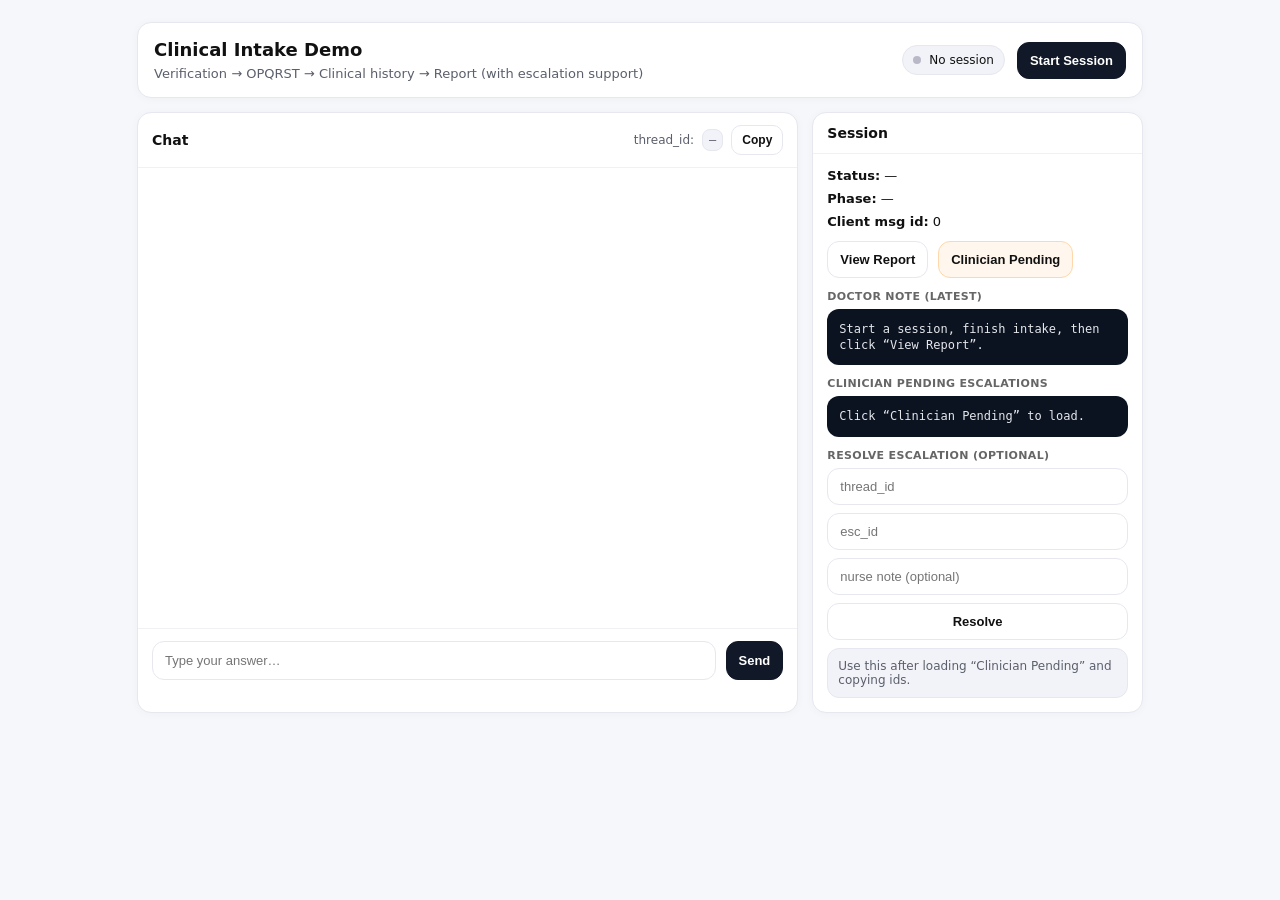
==== static/index.html @ 907310c2 "Files uploaded" ====
<!doctype html>
<html lang="en">
<head>
  <meta charset="utf-8" />
  <meta name="viewport" content="width=device-width, initial-scale=1" />
  <title>Clinical Intake Demo</title>

  <link rel="stylesheet" href="/static/styles.css" />
  <script defer src="/static/app.js"></script>
</head>

<body>
  <div class="wrap">

    <header class="topbar">
      <div class="title">
        <h1>Clinical Intake Demo</h1>
        <p>Verification → OPQRST → Clinical history → Report (with escalation support)</p>
      </div>

      <div class="controls">
        <span class="pill" title="Session status">
          <span id="dot" class="dot"></span>
          <span id="statusText">No session</span>
        </span>
        <button class="btn primary" id="startBtn">Start Session</button>
      </div>
    </header>

    <main class="grid">

      <!-- Chat -->
      <section class="card">
        <header class="card-header">
          <h2>Chat</h2>
          <div class="meta">
            <span>thread_id:</span>
            <code id="tid">—</code>
            <button class="btn small" id="copyTidBtn">Copy</button>
          </div>
        </header>

        <div id="chat" class="chat"></div>

        <form class="composer" id="composer">
          <input id="msg" placeholder="Type your answer…" autocomplete="off" />
          <button class="btn primary" type="submit">Send</button>
        </form>
      </section>

      <!-- Side panel -->
      <section class="card">
        <header class="card-header">
          <h2>Session</h2>
        </header>

        <div class="panel">
          <div class="kv">
            <div><b>Status:</b> <span id="sessStatus">—</span></div>
            <div><b>Phase:</b> <span id="phase">—</span></div>
            <div><b>Client msg id:</b> <span id="cmid">0</span></div>
          </div>

          <div class="actions">
            <button class="btn" id="viewReportBtn">View Report</button>
            <button class="btn warn" id="pendingBtn">Clinician Pending</button>
          </div>

          <div class="block">
            <div class="label">Doctor Note (latest)</div>
            <pre id="report">Start a session, finish intake, then click “View Report”.</pre>
          </div>

          <div class="block">
            <div class="label">Clinician pending escalations</div>
            <pre id="pending">Click “Clinician Pending” to load.</pre>
          </div>

          <!-- Optional resolve UI -->
          <div class="block">
            <div class="label">Resolve escalation (optional)</div>
            <div class="resolve">
              <input id="escThreadId" placeholder="thread_id" />
              <input id="escId" placeholder="esc_id" />
              <input id="escNote" placeholder="nurse note (optional)" />
              <button class="btn" id="resolveBtn">Resolve</button>
            </div>
            <div class="hint">Use this after loading “Clinician Pending” and copying ids.</div>
          </div>

        </div>
      </section>

    </main>
  </div>
</body>
</html>
---- static/styles.css ----
:root{
  --bg:#f6f7fb;
  --card:#ffffff;
  --border:#e6e7ef;
  --text:#111;
  --muted:#5b5f6b;
  --primary:#111827;
  --accent:#22c55e;
  --warnbg:#fff7ed;
  --warnbd:#fed7aa;
}

*{ box-sizing:border-box; }
body{
  margin:0;
  background:var(--bg);
  color:var(--text);
  font-family: ui-sans-serif, system-ui, -apple-system, Segoe UI, Roboto, Arial;
}

.wrap{
  max-width: 1050px;
  margin: 0 auto;
  padding: 22px;
}

.topbar{
  background:var(--card);
  border:1px solid var(--border);
  border-radius:14px;
  padding:16px;
  display:flex;
  align-items:center;
  justify-content:space-between;
  gap:12px;
  box-shadow: 0 1px 10px rgba(0,0,0,.03);
}

.title h1{ margin:0; font-size:18px; }
.title p{ margin:6px 0 0; font-size:13px; color:var(--muted); }

.controls{ display:flex; align-items:center; gap:12px; }

.pill{
  display:inline-flex;
  align-items:center;
  gap:8px;
  padding:7px 10px;
  border-radius:999px;
  background:#f2f3f8;
  border:1px solid var(--border);
  font-size:12px;
}

.dot{ width:8px; height:8px; border-radius:50%; background:#b8b8c7; }
.dot.on{ background:var(--accent); }

.grid{
  margin-top:14px;
  display:grid;
  grid-template-columns: 2fr 1fr;
  gap:14px;
}
@media (max-width: 900px){
  .grid{ grid-template-columns: 1fr; }
}

.card{
  background:var(--card);
  border:1px solid var(--border);
  border-radius:14px;
  overflow:hidden;
  display:flex;
  flex-direction:column;
  box-shadow: 0 1px 10px rgba(0,0,0,.03);
}

.card-header{
  padding:12px 14px;
  border-bottom:1px solid #f0f0f5;
  display:flex;
  align-items:center;
  justify-content:space-between;
  gap:10px;
}

.card-header h2{ margin:0; font-size:14px; }

.meta{
  display:flex;
  align-items:center;
  gap:8px;
  font-size:12px;
  color:var(--muted);
}

code{
  font-family: ui-monospace, SFMono-Regular, Menlo, Consolas, monospace;
  font-size:12px;
  background:#f2f3f8;
  border:1px solid var(--border);
  padding:3px 6px;
  border-radius:8px;
}

.chat{
  height: 460px;
  overflow:auto;
  padding:14px;
}

.msg{ display:flex; margin:10px 0; }
.msg.user{ justify-content:flex-end; }
.bubble{
  max-width: 78%;
  padding:10px 12px;
  border-radius:14px;
  border:1px solid #ececf3;
  background:#f7f7fb;
  font-size:13px;
  line-height:1.35;
  white-space: pre-wrap;
  word-break: break-word;
}
.msg.user .bubble{
  background:var(--primary);
  color:#fff;
  border-color:var(--primary);
}

.composer{
  display:flex;
  gap:10px;
  padding:12px 14px;
  border-top:1px solid #f0f0f5;
}
.composer input{
  flex:1;
  border:1px solid var(--border);
  border-radius:12px;
  padding:11px 12px;
  font-size:13px;
  outline:none;
}
.composer input:focus{
  border-color:#b9bce0;
  box-shadow: 0 0 0 3px rgba(99,102,241,.12);
}

.btn{
  appearance:none;
  border:1px solid var(--border);
  background:#fff;
  color:var(--text);
  border-radius:12px;
  padding:10px 12px;
  font-size:13px;
  font-weight:600;
  cursor:pointer;
}
.btn:hover{ background:#fafafe; }
.btn:active{ transform: translateY(1px); }
.btn.primary{
  background:var(--primary);
  color:#fff;
  border-color:var(--primary);
}
.btn.primary:hover{ background:#0b1220; }
.btn.warn{
  background:var(--warnbg);
  border-color:var(--warnbd);
}
.btn.small{
  padding:7px 10px;
  font-size:12px;
  border-radius:10px;
}

.panel{ padding:14px; font-size:13px; }
.kv{ display:grid; gap:8px; margin-bottom:12px; }
.actions{ display:flex; gap:10px; flex-wrap:wrap; margin:10px 0 12px; }

.block{ margin-top:12px; }
.label{
  font-size:11px;
  font-weight:800;
  color:#666;
  letter-spacing:.03em;
  text-transform:uppercase;
  margin-bottom:6px;
}
pre{
  margin:0;
  background:#0b1220;
  color:#e5e7eb;
  border-radius:12px;
  padding:12px;
  font-size:12px;
  line-height:1.35;
  white-space: pre-wrap;
  word-break: break-word;
  max-height: 260px;
  overflow:auto;
}

.resolve{
  display:grid;
  gap:8px;
}
.resolve input{
  border:1px solid var(--border);
  border-radius:12px;
  padding:10px 12px;
  font-size:13px;
}
.hint{
  margin-top:8px;
  font-size:12px;
  color:var(--muted);
  background:#f2f3f8;
  border:1px solid var(--border);
  border-radius:12px;
  padding:10px;
}
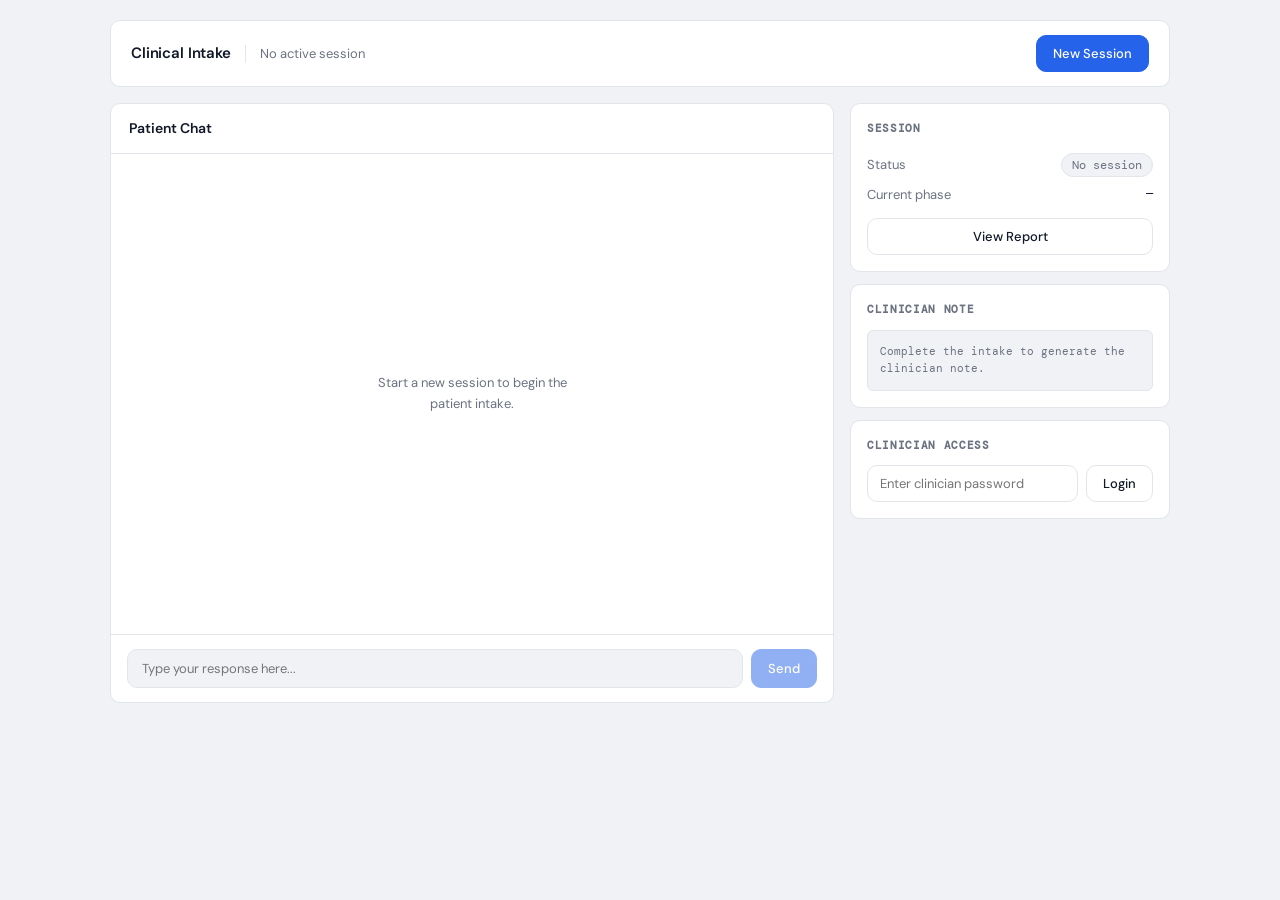
==== commit 3c377d47: "initial" ====
--- a/static/index.html
+++ b/static/index.html
@@ -3,95 +3,115 @@
 <head>
   <meta charset="utf-8" />
   <meta name="viewport" content="width=device-width, initial-scale=1" />
-  <title>Clinical Intake Demo</title>
-
+  <title>Clinical Intake</title>
+  <link rel="preconnect" href="https://fonts.googleapis.com">
+  <link href="https://fonts.googleapis.com/css2?family=DM+Sans:wght@400;500;600&family=DM+Mono:wght@400;500&display=swap" rel="stylesheet">
   <link rel="stylesheet" href="/static/styles.css" />
   <script defer src="/static/app.js"></script>
 </head>
 
 <body>
-  <div class="wrap">
+  <div class="layout">
 
-    <header class="topbar">
-      <div class="title">
-        <h1>Clinical Intake Demo</h1>
-        <p>Verification → OPQRST → Clinical history → Report (with escalation support)</p>
+    <header class="header">
+      <div class="header-left">
+        <span class="app-name">Clinical Intake</span>
+        <span class="divider"></span>
+        <span id="statusText" class="status-text">No active session</span>
       </div>
-
-      <div class="controls">
-        <span class="pill" title="Session status">
-          <span id="dot" class="dot"></span>
-          <span id="statusText">No session</span>
+      <div class="header-right">
+        <span id="sessionLabel" class="session-label hidden">
+          Session: <span id="tid">—</span>
+          <button class="copy-btn" id="copyTidBtn">Copy</button>
         </span>
-        <button class="btn primary" id="startBtn">Start Session</button>
+        <button class="btn primary" id="startBtn">New Session</button>
       </div>
     </header>
 
-    <main class="grid">
+    <div class="body">
 
-      <!-- Chat -->
-      <section class="card">
-        <header class="card-header">
-          <h2>Chat</h2>
-          <div class="meta">
-            <span>thread_id:</span>
-            <code id="tid">—</code>
-            <button class="btn small" id="copyTidBtn">Copy</button>
+      <!-- Left: Chat -->
+      <section class="panel chat-panel">
+        <div class="panel-header">
+          <h2>Patient Chat</h2>
+          <div id="phaseIndicator" class="phase-indicator hidden">
+            <span class="phase-label">Phase</span>
+            <span id="phase" class="phase-value">—</span>
           </div>
-        </header>
+        </div>
 
-        <div id="chat" class="chat"></div>
+        <div id="chat" class="chat">
+          <div class="chat-empty">
+            <p>Start a new session to begin the patient intake.</p>
+          </div>
+        </div>
+
+        <div id="typing" class="typing hidden">
+          <span></span><span></span><span></span>
+        </div>
 
         <form class="composer" id="composer">
-          <input id="msg" placeholder="Type your answer…" autocomplete="off" />
-          <button class="btn primary" type="submit">Send</button>
+          <input id="msg" placeholder="Type your response here..." autocomplete="off" disabled />
+          <button class="btn primary" id="sendBtn" type="submit" disabled>Send</button>
         </form>
       </section>
 
-      <!-- Side panel -->
-      <section class="card">
-        <header class="card-header">
-          <h2>Session</h2>
-        </header>
+      <!-- Right: Info panels -->
+      <aside class="sidebar">
 
-        <div class="panel">
-          <div class="kv">
-            <div><b>Status:</b> <span id="sessStatus">—</span></div>
-            <div><b>Phase:</b> <span id="phase">—</span></div>
-            <div><b>Client msg id:</b> <span id="cmid">0</span></div>
+        <!-- Session status -->
+        <div class="card" id="sessionCard">
+          <div class="card-title">Session</div>
+          <div class="info-row">
+            <span class="info-label">Status</span>
+            <span id="sessStatus" class="status-badge">No session</span>
+          </div>
+          <div class="info-row">
+            <span class="info-label">Current phase</span>
+            <span id="sidePhase" class="info-value">—</span>
+          </div>
+          <button class="btn full" id="viewReportBtn">View Report</button>
+        </div>
+
+        <!-- Clinician note -->
+        <div class="card">
+          <div class="card-title">Clinician Note</div>
+          <div id="report" class="report-box">Complete the intake to generate the clinician note.</div>
+        </div>
+
+        <!-- Clinician access -->
+        <div class="card">
+          <div class="card-title">Clinician Access</div>
+
+          <div id="clinician-login">
+            <div class="input-row">
+              <input id="clinicianPwd" type="password" placeholder="Enter clinician password" />
+              <button class="btn" id="loginBtn">Login</button>
+            </div>
           </div>
 
-          <div class="actions">
-            <button class="btn" id="viewReportBtn">View Report</button>
-            <button class="btn warn" id="pendingBtn">Clinician Pending</button>
+          <div id="clinician-tools" class="hidden">
+            <div class="auth-badge">Authenticated as clinician</div>
+
+            <button class="btn full" id="pendingBtn">View Pending Escalations</button>
+
+            <div id="escalations-list" class="escalations hidden"></div>
+
+            <div id="resolve-form" class="resolve-form hidden">
+              <div class="form-label">Resolve Escalation</div>
+              <input id="escThreadId" placeholder="Thread ID" />
+              <input id="escId" placeholder="Escalation ID" />
+              <input id="escNote" placeholder="Nurse note (optional)" />
+              <button class="btn primary" id="resolveBtn">Resolve</button>
+            </div>
           </div>
+        </div>
 
-          <div class="block">
-            <div class="label">Doctor Note (latest)</div>
-            <pre id="report">Start a session, finish intake, then click “View Report”.</pre>
-          </div>
+      </aside>
+    </div>
 
-          <div class="block">
-            <div class="label">Clinician pending escalations</div>
-            <pre id="pending">Click “Clinician Pending” to load.</pre>
-          </div>
+    <div id="toast" class="toast hidden"></div>
 
-          <!-- Optional resolve UI -->
-          <div class="block">
-            <div class="label">Resolve escalation (optional)</div>
-            <div class="resolve">
-              <input id="escThreadId" placeholder="thread_id" />
-              <input id="escId" placeholder="esc_id" />
-              <input id="escNote" placeholder="nurse note (optional)" />
-              <button class="btn" id="resolveBtn">Resolve</button>
-            </div>
-            <div class="hint">Use this after loading “Clinician Pending” and copying ids.</div>
-          </div>
-
-        </div>
-      </section>
-
-    </main>
   </div>
 </body>
 </html>
--- a/static/styles.css
+++ b/static/styles.css
@@ -1,224 +1,591 @@
-:root{
-  --bg:#f6f7fb;
-  --card:#ffffff;
-  --border:#e6e7ef;
-  --text:#111;
-  --muted:#5b5f6b;
-  --primary:#111827;
-  --accent:#22c55e;
-  --warnbg:#fff7ed;
-  --warnbd:#fed7aa;
-}
-
-*{ box-sizing:border-box; }
-body{
-  margin:0;
-  background:var(--bg);
-  color:var(--text);
-  font-family: ui-sans-serif, system-ui, -apple-system, Segoe UI, Roboto, Arial;
-}
-
-.wrap{
-  max-width: 1050px;
+:root {
+  --bg: #f0f2f5;
+  --surface: #ffffff;
+  --border: #e2e5ea;
+  --text: #111827;
+  --muted: #6b7280;
+  --accent: #2563eb;
+  --accent-hover: #1d4ed8;
+  --danger-bg: #fef2f2;
+  --danger-border: #fecaca;
+  --danger-text: #b91c1c;
+  --success-bg: #f0fdf4;
+  --success-border: #bbf7d0;
+  --success-text: #15803d;
+  --warn-bg: #fffbeb;
+  --warn-border: #fde68a;
+  --warn-text: #92400e;
+  --font: 'DM Sans', ui-sans-serif, system-ui, sans-serif;
+  --mono: 'DM Mono', ui-monospace, monospace;
+  --radius: 10px;
+  --radius-sm: 6px;
+}
+
+* {
+  box-sizing: border-box;
+  margin: 0;
+  padding: 0;
+}
+
+body {
+  background: var(--bg);
+  color: var(--text);
+  font-family: var(--font);
+  font-size: 14px;
+  line-height: 1.5;
+  min-height: 100vh;
+}
+
+/* Layout */
+.layout {
+  max-width: 1100px;
   margin: 0 auto;
-  padding: 22px;
-}
-
-.topbar{
-  background:var(--card);
-  border:1px solid var(--border);
-  border-radius:14px;
-  padding:16px;
-  display:flex;
-  align-items:center;
-  justify-content:space-between;
-  gap:12px;
-  box-shadow: 0 1px 10px rgba(0,0,0,.03);
-}
-
-.title h1{ margin:0; font-size:18px; }
-.title p{ margin:6px 0 0; font-size:13px; color:var(--muted); }
-
-.controls{ display:flex; align-items:center; gap:12px; }
-
-.pill{
-  display:inline-flex;
-  align-items:center;
-  gap:8px;
-  padding:7px 10px;
-  border-radius:999px;
-  background:#f2f3f8;
-  border:1px solid var(--border);
-  font-size:12px;
-}
-
-.dot{ width:8px; height:8px; border-radius:50%; background:#b8b8c7; }
-.dot.on{ background:var(--accent); }
-
-.grid{
-  margin-top:14px;
-  display:grid;
-  grid-template-columns: 2fr 1fr;
-  gap:14px;
-}
-@media (max-width: 900px){
-  .grid{ grid-template-columns: 1fr; }
-}
-
-.card{
-  background:var(--card);
-  border:1px solid var(--border);
-  border-radius:14px;
-  overflow:hidden;
-  display:flex;
-  flex-direction:column;
-  box-shadow: 0 1px 10px rgba(0,0,0,.03);
-}
-
-.card-header{
-  padding:12px 14px;
-  border-bottom:1px solid #f0f0f5;
-  display:flex;
-  align-items:center;
-  justify-content:space-between;
-  gap:10px;
-}
-
-.card-header h2{ margin:0; font-size:14px; }
-
-.meta{
-  display:flex;
-  align-items:center;
-  gap:8px;
-  font-size:12px;
-  color:var(--muted);
-}
-
-code{
-  font-family: ui-monospace, SFMono-Regular, Menlo, Consolas, monospace;
-  font-size:12px;
-  background:#f2f3f8;
-  border:1px solid var(--border);
-  padding:3px 6px;
-  border-radius:8px;
-}
-
-.chat{
-  height: 460px;
-  overflow:auto;
-  padding:14px;
-}
-
-.msg{ display:flex; margin:10px 0; }
-.msg.user{ justify-content:flex-end; }
-.bubble{
-  max-width: 78%;
-  padding:10px 12px;
-  border-radius:14px;
-  border:1px solid #ececf3;
-  background:#f7f7fb;
-  font-size:13px;
-  line-height:1.35;
+  padding: 20px;
+  display: flex;
+  flex-direction: column;
+  gap: 16px;
+}
+
+/* Header */
+.header {
+  background: var(--surface);
+  border: 1px solid var(--border);
+  border-radius: var(--radius);
+  padding: 14px 20px;
+  display: flex;
+  align-items: center;
+  justify-content: space-between;
+  gap: 16px;
+}
+
+.header-left {
+  display: flex;
+  align-items: center;
+  gap: 14px;
+}
+
+.app-name {
+  font-weight: 600;
+  font-size: 15px;
+  letter-spacing: -0.01em;
+}
+
+.divider {
+  width: 1px;
+  height: 18px;
+  background: var(--border);
+}
+
+.status-text {
+  font-size: 13px;
+  color: var(--muted);
+}
+
+.status-text.active {
+  color: #15803d;
+}
+
+.status-text.escalated {
+  color: var(--danger-text);
+  font-weight: 500;
+}
+
+.header-right {
+  display: flex;
+  align-items: center;
+  gap: 12px;
+}
+
+.session-label {
+  font-size: 12px;
+  color: var(--muted);
+  font-family: var(--mono);
+  display: flex;
+  align-items: center;
+  gap: 6px;
+}
+
+.copy-btn {
+  background: none;
+  border: 1px solid var(--border);
+  border-radius: var(--radius-sm);
+  padding: 2px 8px;
+  font-size: 11px;
+  font-family: var(--font);
+  color: var(--muted);
+  cursor: pointer;
+}
+
+.copy-btn:hover {
+  background: var(--bg);
+  color: var(--text);
+}
+
+/* Body */
+.body {
+  display: grid;
+  grid-template-columns: 1fr 320px;
+  gap: 16px;
+  align-items: start;
+}
+
+@media (max-width: 800px) {
+  .body {
+    grid-template-columns: 1fr;
+  }
+}
+
+/* Panel */
+.panel {
+  background: var(--surface);
+  border: 1px solid var(--border);
+  border-radius: var(--radius);
+  display: flex;
+  flex-direction: column;
+  overflow: hidden;
+}
+
+.panel-header {
+  padding: 14px 18px;
+  border-bottom: 1px solid var(--border);
+  display: flex;
+  align-items: center;
+  justify-content: space-between;
+}
+
+.panel-header h2 {
+  font-size: 14px;
+  font-weight: 600;
+}
+
+.phase-indicator {
+  display: flex;
+  align-items: center;
+  gap: 8px;
+  font-size: 12px;
+}
+
+.phase-label {
+  color: var(--muted);
+}
+
+.phase-value {
+  font-family: var(--mono);
+  font-size: 11px;
+  background: var(--bg);
+  border: 1px solid var(--border);
+  border-radius: var(--radius-sm);
+  padding: 2px 8px;
+  color: var(--text);
+}
+
+/* Chat */
+.chat {
+  height: 480px;
+  overflow-y: auto;
+  padding: 18px;
+  display: flex;
+  flex-direction: column;
+  gap: 10px;
+  scroll-behavior: smooth;
+}
+
+.chat-empty {
+  flex: 1;
+  display: flex;
+  align-items: center;
+  justify-content: center;
+  text-align: center;
+}
+
+.chat-empty p {
+  color: var(--muted);
+  font-size: 13px;
+  max-width: 220px;
+  line-height: 1.6;
+}
+
+.msg {
+  display: flex;
+  animation: fadeIn 0.15s ease;
+}
+
+.msg.user {
+  justify-content: flex-end;
+}
+
+@keyframes fadeIn {
+  from { opacity: 0; transform: translateY(4px); }
+  to   { opacity: 1; transform: translateY(0); }
+}
+
+.bubble {
+  max-width: 75%;
+  padding: 10px 14px;
+  border-radius: 12px;
+  font-size: 13px;
+  line-height: 1.5;
   white-space: pre-wrap;
   word-break: break-word;
-}
-.msg.user .bubble{
-  background:var(--primary);
-  color:#fff;
-  border-color:var(--primary);
-}
-
-.composer{
-  display:flex;
-  gap:10px;
-  padding:12px 14px;
-  border-top:1px solid #f0f0f5;
-}
-.composer input{
-  flex:1;
-  border:1px solid var(--border);
-  border-radius:12px;
-  padding:11px 12px;
-  font-size:13px;
-  outline:none;
-}
-.composer input:focus{
-  border-color:#b9bce0;
-  box-shadow: 0 0 0 3px rgba(99,102,241,.12);
-}
-
-.btn{
-  appearance:none;
-  border:1px solid var(--border);
-  background:#fff;
-  color:var(--text);
-  border-radius:12px;
-  padding:10px 12px;
-  font-size:13px;
-  font-weight:600;
-  cursor:pointer;
-}
-.btn:hover{ background:#fafafe; }
-.btn:active{ transform: translateY(1px); }
-.btn.primary{
-  background:var(--primary);
-  color:#fff;
-  border-color:var(--primary);
-}
-.btn.primary:hover{ background:#0b1220; }
-.btn.warn{
-  background:var(--warnbg);
-  border-color:var(--warnbd);
-}
-.btn.small{
-  padding:7px 10px;
-  font-size:12px;
-  border-radius:10px;
-}
-
-.panel{ padding:14px; font-size:13px; }
-.kv{ display:grid; gap:8px; margin-bottom:12px; }
-.actions{ display:flex; gap:10px; flex-wrap:wrap; margin:10px 0 12px; }
-
-.block{ margin-top:12px; }
-.label{
-  font-size:11px;
-  font-weight:800;
-  color:#666;
-  letter-spacing:.03em;
-  text-transform:uppercase;
-  margin-bottom:6px;
-}
-pre{
-  margin:0;
-  background:#0b1220;
-  color:#e5e7eb;
-  border-radius:12px;
-  padding:12px;
-  font-size:12px;
-  line-height:1.35;
+  border: 1px solid var(--border);
+  background: var(--bg);
+  color: var(--text);
+}
+
+.msg.user .bubble {
+  background: var(--accent);
+  color: #fff;
+  border-color: var(--accent);
+}
+
+.msg.emergency .bubble {
+  background: var(--danger-bg);
+  border-color: var(--danger-border);
+  color: var(--danger-text);
+  font-weight: 500;
+}
+
+/* Typing */
+.typing {
+  padding: 4px 18px 12px;
+  display: flex;
+  gap: 4px;
+  align-items: center;
+}
+
+.typing span {
+  width: 6px;
+  height: 6px;
+  border-radius: 50%;
+  background: #c4c6d4;
+  animation: pulse 1.2s infinite;
+}
+
+.typing span:nth-child(2) { animation-delay: 0.2s; }
+.typing span:nth-child(3) { animation-delay: 0.4s; }
+
+@keyframes pulse {
+  0%, 80%, 100% { opacity: 0.3; transform: scale(0.9); }
+  40%           { opacity: 1;   transform: scale(1.1); }
+}
+
+/* Composer */
+.composer {
+  display: flex;
+  gap: 8px;
+  padding: 14px 16px;
+  border-top: 1px solid var(--border);
+}
+
+.composer input {
+  flex: 1;
+  border: 1px solid var(--border);
+  border-radius: var(--radius);
+  padding: 10px 14px;
+  font-size: 13px;
+  font-family: var(--font);
+  color: var(--text);
+  background: var(--surface);
+  outline: none;
+  transition: border-color 0.15s, box-shadow 0.15s;
+}
+
+.composer input:focus {
+  border-color: var(--accent);
+  box-shadow: 0 0 0 3px rgba(37, 99, 235, 0.08);
+}
+
+.composer input:disabled {
+  background: var(--bg);
+  color: var(--muted);
+  cursor: not-allowed;
+}
+
+/* Buttons */
+.btn {
+  appearance: none;
+  border: 1px solid var(--border);
+  background: var(--surface);
+  color: var(--text);
+  border-radius: var(--radius);
+  padding: 9px 16px;
+  font-size: 13px;
+  font-weight: 500;
+  font-family: var(--font);
+  cursor: pointer;
+  transition: background 0.12s, border-color 0.12s;
+  white-space: nowrap;
+}
+
+.btn:hover:not(:disabled) {
+  background: var(--bg);
+}
+
+.btn:disabled {
+  opacity: 0.5;
+  cursor: not-allowed;
+}
+
+.btn.primary {
+  background: var(--accent);
+  color: #fff;
+  border-color: var(--accent);
+}
+
+.btn.primary:hover:not(:disabled) {
+  background: var(--accent-hover);
+  border-color: var(--accent-hover);
+}
+
+.btn.full {
+  width: 100%;
+  margin-top: 10px;
+  text-align: center;
+}
+
+/* Sidebar */
+.sidebar {
+  display: flex;
+  flex-direction: column;
+  gap: 12px;
+}
+
+/* Card */
+.card {
+  background: var(--surface);
+  border: 1px solid var(--border);
+  border-radius: var(--radius);
+  padding: 16px;
+}
+
+.card-title {
+  font-size: 11px;
+  font-weight: 600;
+  text-transform: uppercase;
+  letter-spacing: 0.06em;
+  color: var(--muted);
+  margin-bottom: 12px;
+  font-family: var(--mono);
+}
+
+/* Info rows */
+.info-row {
+  display: flex;
+  justify-content: space-between;
+  align-items: center;
+  font-size: 13px;
+  padding: 4px 0;
+}
+
+.info-label {
+  color: var(--muted);
+}
+
+.info-value {
+  font-family: var(--mono);
+  font-size: 12px;
+  color: var(--text);
+}
+
+/* Status badge */
+.status-badge {
+  font-size: 12px;
+  font-family: var(--mono);
+  padding: 2px 10px;
+  border-radius: 999px;
+  background: var(--bg);
+  border: 1px solid var(--border);
+  color: var(--muted);
+}
+
+.status-badge.active {
+  background: var(--success-bg);
+  border-color: var(--success-border);
+  color: var(--success-text);
+}
+
+.status-badge.escalated,
+.status-badge.error {
+  background: var(--danger-bg);
+  border-color: var(--danger-border);
+  color: var(--danger-text);
+}
+
+.status-badge.done {
+  background: #eff6ff;
+  border-color: #bfdbfe;
+  color: #1d4ed8;
+}
+
+/* Report box */
+.report-box {
+  background: var(--bg);
+  border: 1px solid var(--border);
+  border-radius: var(--radius-sm);
+  padding: 12px;
+  font-family: var(--mono);
+  font-size: 11px;
+  line-height: 1.6;
+  color: var(--muted);
   white-space: pre-wrap;
   word-break: break-word;
-  max-height: 260px;
-  overflow:auto;
-}
-
-.resolve{
-  display:grid;
-  gap:8px;
-}
-.resolve input{
-  border:1px solid var(--border);
-  border-radius:12px;
-  padding:10px 12px;
-  font-size:13px;
-}
-.hint{
-  margin-top:8px;
-  font-size:12px;
-  color:var(--muted);
-  background:#f2f3f8;
-  border:1px solid var(--border);
-  border-radius:12px;
-  padding:10px;
-}
+  max-height: 220px;
+  overflow-y: auto;
+}
+
+.report-box.has-content {
+  color: var(--text);
+}
+
+/* Clinician section */
+.input-row {
+  display: flex;
+  gap: 8px;
+}
+
+.input-row input {
+  flex: 1;
+  border: 1px solid var(--border);
+  border-radius: var(--radius);
+  padding: 9px 12px;
+  font-size: 13px;
+  font-family: var(--font);
+  color: var(--text);
+  outline: none;
+  transition: border-color 0.15s;
+}
+
+.input-row input:focus {
+  border-color: var(--accent);
+}
+
+.auth-badge {
+  font-size: 12px;
+  color: var(--success-text);
+  background: var(--success-bg);
+  border: 1px solid var(--success-border);
+  border-radius: var(--radius-sm);
+  padding: 6px 10px;
+  margin-bottom: 10px;
+  text-align: center;
+}
+
+/* Escalations list */
+.escalations {
+  margin-top: 10px;
+  display: flex;
+  flex-direction: column;
+  gap: 8px;
+  max-height: 200px;
+  overflow-y: auto;
+}
+
+.esc-item {
+  background: var(--bg);
+  border: 1px solid var(--border);
+  border-radius: var(--radius-sm);
+  padding: 10px 12px;
+  font-size: 12px;
+  cursor: pointer;
+  transition: border-color 0.12s;
+}
+
+.esc-item:hover {
+  border-color: var(--accent);
+}
+
+.esc-item.emergency {
+  border-left: 3px solid var(--danger-text);
+}
+
+.esc-item.identity_review {
+  border-left: 3px solid var(--warn-text);
+}
+
+.esc-kind {
+  font-weight: 600;
+  font-family: var(--mono);
+  font-size: 11px;
+  text-transform: uppercase;
+  margin-bottom: 3px;
+}
+
+.esc-item.emergency .esc-kind { color: var(--danger-text); }
+.esc-item.identity_review .esc-kind { color: var(--warn-text); }
+
+.esc-meta {
+  color: var(--muted);
+  font-family: var(--mono);
+  font-size: 11px;
+}
+
+/* Resolve form */
+.resolve-form {
+  margin-top: 12px;
+  display: flex;
+  flex-direction: column;
+  gap: 8px;
+  padding-top: 12px;
+  border-top: 1px solid var(--border);
+}
+
+.form-label {
+  font-size: 11px;
+  font-weight: 600;
+  text-transform: uppercase;
+  letter-spacing: 0.05em;
+  color: var(--muted);
+  font-family: var(--mono);
+}
+
+.resolve-form input {
+  border: 1px solid var(--border);
+  border-radius: var(--radius);
+  padding: 8px 12px;
+  font-size: 12px;
+  font-family: var(--font);
+  color: var(--text);
+  outline: none;
+  transition: border-color 0.15s;
+}
+
+.resolve-form input:focus {
+  border-color: var(--accent);
+}
+
+/* Toast */
+.toast {
+  position: fixed;
+  bottom: 24px;
+  left: 50%;
+  transform: translateX(-50%);
+  padding: 10px 20px;
+  border-radius: var(--radius);
+  font-size: 13px;
+  font-weight: 500;
+  border: 1px solid transparent;
+  animation: fadeIn 0.2s ease;
+  z-index: 100;
+  white-space: nowrap;
+}
+
+.toast.success {
+  background: var(--success-bg);
+  border-color: var(--success-border);
+  color: var(--success-text);
+}
+
+.toast.error {
+  background: var(--danger-bg);
+  border-color: var(--danger-border);
+  color: var(--danger-text);
+}
+
+.toast.info {
+  background: #f1f5f9;
+  border-color: #cbd5e1;
+  color: #334155;
+}
+
+/* Utilities */
+.hidden { display: none !important; }
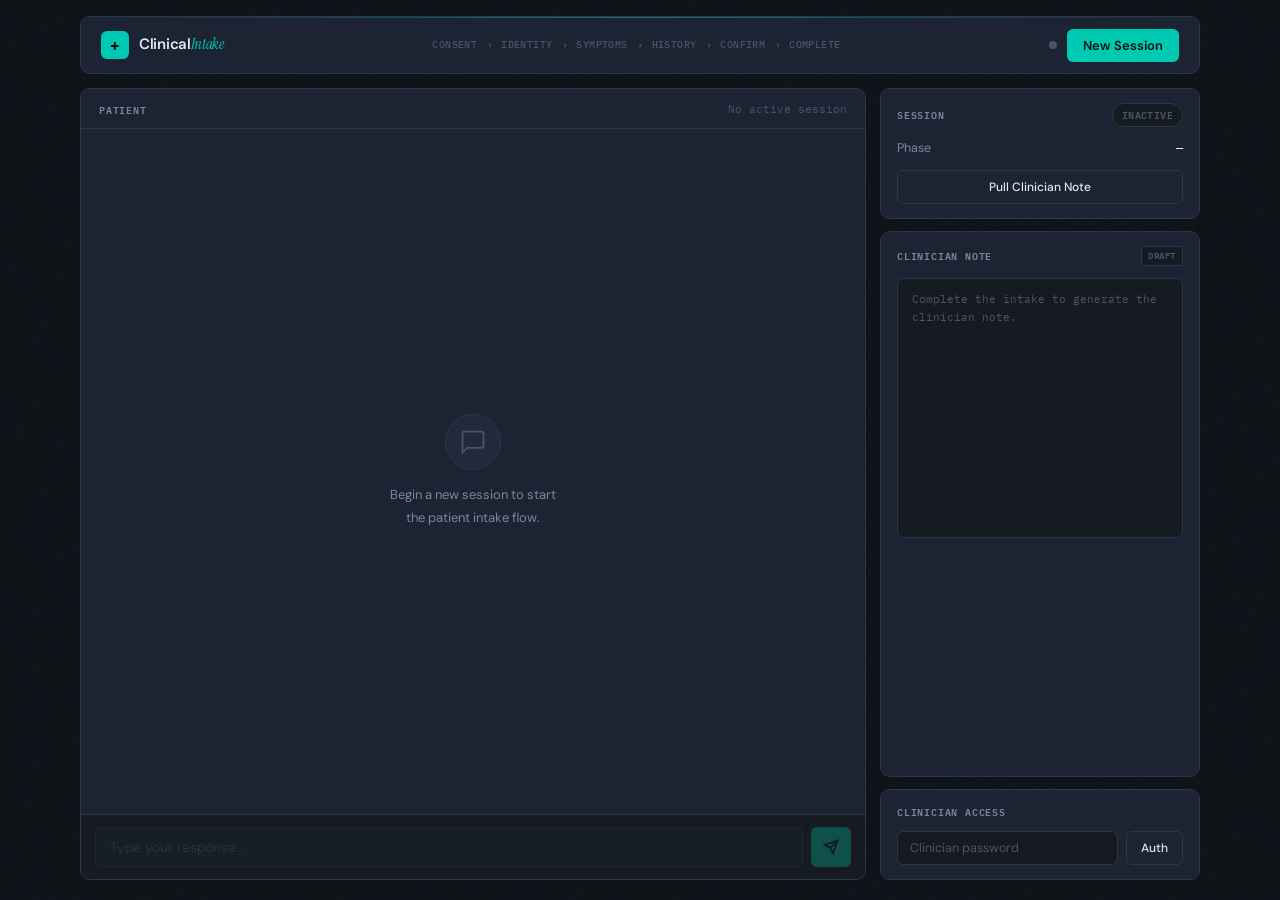
==== commit ea2b540a: "updated chnages" ====
--- a/static/index.html
+++ b/static/index.html
@@ -5,113 +5,125 @@
   <meta name="viewport" content="width=device-width, initial-scale=1" />
   <title>Clinical Intake</title>
   <link rel="preconnect" href="https://fonts.googleapis.com">
-  <link href="https://fonts.googleapis.com/css2?family=DM+Sans:wght@400;500;600&family=DM+Mono:wght@400;500&display=swap" rel="stylesheet">
+  <link href="https://fonts.googleapis.com/css2?family=IBM+Plex+Mono:wght@400;500;600&family=Instrument+Serif:ital@0;1&family=DM+Sans:wght@400;500;600&display=swap" rel="stylesheet">
   <link rel="stylesheet" href="/static/styles.css" />
   <script defer src="/static/app.js"></script>
 </head>
-
 <body>
   <div class="layout">
 
     <header class="header">
-      <div class="header-left">
-        <span class="app-name">Clinical Intake</span>
-        <span class="divider"></span>
-        <span id="statusText" class="status-text">No active session</span>
+      <div class="header-brand">
+        <div class="brand-mark">+</div>
+        <span class="brand-name">Clinical<em>Intake</em></span>
       </div>
-      <div class="header-right">
-        <span id="sessionLabel" class="session-label hidden">
-          Session: <span id="tid">—</span>
-          <button class="copy-btn" id="copyTidBtn">Copy</button>
+
+      <nav class="phase-track" id="phaseTrack">
+        <div class="phase-step" data-phase="consent">Consent</div>
+        <div class="phase-step" data-phase="identity">Identity</div>
+        <div class="phase-step" data-phase="subjective">Symptoms</div>
+        <div class="phase-step" data-phase="clinical_history">History</div>
+        <div class="phase-step" data-phase="confirm">Confirm</div>
+        <div class="phase-step" data-phase="done">Complete</div>
+      </nav>
+
+      <div class="header-actions">
+        <span id="sessionLabel" class="session-id hidden">
+          <span id="tid">—</span>
+          <button class="icon-btn" id="copyTidBtn" title="Copy session ID">
+            <svg width="13" height="13" viewBox="0 0 24 24" fill="none" stroke="currentColor" stroke-width="2"><rect x="9" y="9" width="13" height="13" rx="2"/><path d="M5 15H4a2 2 0 0 1-2-2V4a2 2 0 0 1 2-2h9a2 2 0 0 1 2 2v1"/></svg>
+          </button>
         </span>
-        <button class="btn primary" id="startBtn">New Session</button>
+        <div id="statusDot" class="status-dot" title="No session"></div>
+        <button class="btn-primary" id="startBtn">New Session</button>
       </div>
     </header>
 
     <div class="body">
 
-      <!-- Left: Chat -->
-      <section class="panel chat-panel">
-        <div class="panel-header">
-          <h2>Patient Chat</h2>
-          <div id="phaseIndicator" class="phase-indicator hidden">
-            <span class="phase-label">Phase</span>
-            <span id="phase" class="phase-value">—</span>
-          </div>
+      <section class="chat-panel">
+        <div class="chat-meta">
+          <span class="chat-label">Patient</span>
+          <span id="statusText" class="status-text">No active session</span>
         </div>
 
         <div id="chat" class="chat">
           <div class="chat-empty">
-            <p>Start a new session to begin the patient intake.</p>
+            <div class="empty-icon">
+              <svg width="28" height="28" viewBox="0 0 24 24" fill="none" stroke="currentColor" stroke-width="1.5"><path d="M21 15a2 2 0 0 1-2 2H7l-4 4V5a2 2 0 0 1 2-2h14a2 2 0 0 1 2 2z"/></svg>
+            </div>
+            <p>Begin a new session to start<br>the patient intake flow.</p>
           </div>
         </div>
 
         <div id="typing" class="typing hidden">
           <span></span><span></span><span></span>
+          <span class="typing-label">Processing</span>
         </div>
 
-        <form class="composer" id="composer">
-          <input id="msg" placeholder="Type your response here..." autocomplete="off" disabled />
-          <button class="btn primary" id="sendBtn" type="submit" disabled>Send</button>
-        </form>
+        <div class="composer">
+          <input id="msg" placeholder="Type your response…" autocomplete="off" disabled />
+          <button class="btn-send" id="sendBtn" type="button" disabled>
+            <svg width="16" height="16" viewBox="0 0 24 24" fill="none" stroke="currentColor" stroke-width="2.5"><line x1="22" y1="2" x2="11" y2="13"/><polygon points="22 2 15 22 11 13 2 9 22 2"/></svg>
+          </button>
+        </div>
       </section>
 
-      <!-- Right: Info panels -->
       <aside class="sidebar">
 
-        <!-- Session status -->
-        <div class="card" id="sessionCard">
-          <div class="card-title">Session</div>
-          <div class="info-row">
-            <span class="info-label">Status</span>
-            <span id="sessStatus" class="status-badge">No session</span>
+        <div class="card">
+          <div class="card-header">
+            <span class="card-title">Session</span>
+            <span id="sessStatus" class="badge">inactive</span>
           </div>
-          <div class="info-row">
-            <span class="info-label">Current phase</span>
-            <span id="sidePhase" class="info-value">—</span>
+          <div class="info-grid">
+            <span class="ig-label">Phase</span>
+            <span id="sidePhase" class="ig-value">—</span>
           </div>
-          <button class="btn full" id="viewReportBtn">View Report</button>
+          <button class="btn-outline full mt" id="viewReportBtn">Pull Clinician Note</button>
         </div>
 
-        <!-- Clinician note -->
-        <div class="card">
-          <div class="card-title">Clinician Note</div>
-          <div id="report" class="report-box">Complete the intake to generate the clinician note.</div>
+        <div class="card card-report">
+          <div class="card-header">
+            <span class="card-title">Clinician Note</span>
+            <span class="card-tag">DRAFT</span>
+          </div>
+          <pre id="report" class="report-box">Complete the intake to generate the clinician note.</pre>
         </div>
 
-        <!-- Clinician access -->
         <div class="card">
-          <div class="card-title">Clinician Access</div>
+          <div class="card-header">
+            <span class="card-title">Clinician Access</span>
+          </div>
 
           <div id="clinician-login">
-            <div class="input-row">
-              <input id="clinicianPwd" type="password" placeholder="Enter clinician password" />
-              <button class="btn" id="loginBtn">Login</button>
+            <div class="field-row">
+              <input id="clinicianPwd" type="password" placeholder="Clinician password" class="field-input" />
+              <button class="btn-outline" id="loginBtn">Auth</button>
             </div>
           </div>
 
           <div id="clinician-tools" class="hidden">
-            <div class="auth-badge">Authenticated as clinician</div>
-
-            <button class="btn full" id="pendingBtn">View Pending Escalations</button>
-
-            <div id="escalations-list" class="escalations hidden"></div>
-
+            <div class="auth-badge">
+              <svg width="12" height="12" viewBox="0 0 24 24" fill="none" stroke="currentColor" stroke-width="2.5"><polyline points="20 6 9 17 4 12"/></svg>
+              Clinician authenticated
+            </div>
+            <button class="btn-outline full mt-sm" id="pendingBtn">View Escalations</button>
+            <div id="escalations-list" class="esc-list hidden"></div>
             <div id="resolve-form" class="resolve-form hidden">
-              <div class="form-label">Resolve Escalation</div>
-              <input id="escThreadId" placeholder="Thread ID" />
-              <input id="escId" placeholder="Escalation ID" />
-              <input id="escNote" placeholder="Nurse note (optional)" />
-              <button class="btn primary" id="resolveBtn">Resolve</button>
+              <div class="resolve-title">Resolve Escalation</div>
+              <input class="field-input" id="escThreadId" placeholder="Thread ID" />
+              <input class="field-input" id="escId" placeholder="Escalation ID" />
+              <input class="field-input" id="escNote" placeholder="Nurse note (optional)" />
+              <button class="btn-primary small" id="resolveBtn">Resolve</button>
             </div>
           </div>
         </div>
 
       </aside>
     </div>
+  </div>
 
-    <div id="toast" class="toast hidden"></div>
-
-  </div>
+  <div id="toast" class="toast hidden"></div>
 </body>
-</html>
+</html>
--- a/static/styles.css
+++ b/static/styles.css
@@ -1,522 +1,694 @@
+/* ─── Tokens ─────────────────────────────────────────── */
 :root {
-  --bg: #f0f2f5;
-  --surface: #ffffff;
-  --border: #e2e5ea;
-  --text: #111827;
-  --muted: #6b7280;
-  --accent: #2563eb;
-  --accent-hover: #1d4ed8;
-  --danger-bg: #fef2f2;
-  --danger-border: #fecaca;
-  --danger-text: #b91c1c;
-  --success-bg: #f0fdf4;
-  --success-border: #bbf7d0;
-  --success-text: #15803d;
-  --warn-bg: #fffbeb;
-  --warn-border: #fde68a;
-  --warn-text: #92400e;
-  --font: 'DM Sans', ui-sans-serif, system-ui, sans-serif;
-  --mono: 'DM Mono', ui-monospace, monospace;
-  --radius: 10px;
+  --bg:           #0d1117;
+  --bg2:          #161b22;
+  --surface:      #1c2333;
+  --surface2:     #21293b;
+  --border:       #2d3748;
+  --border-light: #3a4a63;
+
+  --text:         #e2e8f0;
+  --text-muted:   #7a8899;
+  --text-dim:     #4a5568;
+
+  --teal:         #00c9b1;
+  --teal-dim:     rgba(0,201,177,0.12);
+  --teal-glow:    rgba(0,201,177,0.25);
+
+  --red:          #ff5c6a;
+  --red-dim:      rgba(255,92,106,0.12);
+  --orange:       #f6ad55;
+  --orange-dim:   rgba(246,173,85,0.12);
+  --blue:         #63b3ed;
+  --blue-dim:     rgba(99,179,237,0.1);
+
+  --user-bubble:  #1a4a7a;
+  --user-border:  #2563a8;
+
+  --font:    'DM Sans', ui-sans-serif, system-ui, sans-serif;
+  --mono:    'IBM Plex Mono', ui-monospace, monospace;
+  --serif:   'Instrument Serif', Georgia, serif;
+
+  --radius:    10px;
   --radius-sm: 6px;
-}
-
-* {
-  box-sizing: border-box;
-  margin: 0;
-  padding: 0;
-}
+  --radius-xs: 4px;
+
+  --header-h: 58px;
+}
+
+/* ─── Reset ───────────────────────────────────────────── */
+*, *::before, *::after { box-sizing: border-box; margin: 0; padding: 0; }
+
+html { height: 100%; }
 
 body {
   background: var(--bg);
   color: var(--text);
   font-family: var(--font);
   font-size: 14px;
-  line-height: 1.5;
+  line-height: 1.55;
+  height: 100%;
   min-height: 100vh;
-}
-
-/* Layout */
+  /* subtle noise texture */
+  background-image: url("data:image/svg+xml,%3Csvg viewBox='0 0 200 200' xmlns='http://www.w3.org/2000/svg'%3E%3Cfilter id='n'%3E%3CfeTurbulence type='fractalNoise' baseFrequency='0.75' numOctaves='4' stitchTiles='stitch'/%3E%3C/filter%3E%3Crect width='100%25' height='100%25' filter='url(%23n)' opacity='0.025'/%3E%3C/svg%3E");
+}
+
+/* ─── Layout ──────────────────────────────────────────── */
 .layout {
-  max-width: 1100px;
+  max-width: 1160px;
   margin: 0 auto;
-  padding: 20px;
+  padding: 16px 20px 20px;
   display: flex;
   flex-direction: column;
-  gap: 16px;
-}
-
-/* Header */
-.header {
-  background: var(--surface);
-  border: 1px solid var(--border);
-  border-radius: var(--radius);
-  padding: 14px 20px;
-  display: flex;
-  align-items: center;
-  justify-content: space-between;
-  gap: 16px;
-}
-
-.header-left {
-  display: flex;
-  align-items: center;
   gap: 14px;
-}
-
-.app-name {
-  font-weight: 600;
-  font-size: 15px;
-  letter-spacing: -0.01em;
-}
-
-.divider {
-  width: 1px;
-  height: 18px;
-  background: var(--border);
-}
-
-.status-text {
-  font-size: 13px;
-  color: var(--muted);
-}
-
-.status-text.active {
-  color: #15803d;
-}
-
-.status-text.escalated {
-  color: var(--danger-text);
-  font-weight: 500;
-}
-
-.header-right {
-  display: flex;
-  align-items: center;
-  gap: 12px;
-}
-
-.session-label {
-  font-size: 12px;
-  color: var(--muted);
-  font-family: var(--mono);
-  display: flex;
-  align-items: center;
-  gap: 6px;
-}
-
-.copy-btn {
-  background: none;
-  border: 1px solid var(--border);
-  border-radius: var(--radius-sm);
-  padding: 2px 8px;
-  font-size: 11px;
-  font-family: var(--font);
-  color: var(--muted);
-  cursor: pointer;
-}
-
-.copy-btn:hover {
-  background: var(--bg);
-  color: var(--text);
-}
-
-/* Body */
+  height: 100vh;
+}
+
 .body {
   display: grid;
   grid-template-columns: 1fr 320px;
+  gap: 14px;
+  flex: 1;
+  min-height: 0;
+}
+
+/* ─── Header ──────────────────────────────────────────── */
+.header {
+  height: var(--header-h);
+  background: var(--surface);
+  border: 1px solid var(--border);
+  border-radius: var(--radius);
+  padding: 0 20px;
+  display: flex;
+  align-items: center;
+  justify-content: space-between;
   gap: 16px;
-  align-items: start;
-}
-
-@media (max-width: 800px) {
-  .body {
-    grid-template-columns: 1fr;
-  }
-}
-
-/* Panel */
-.panel {
-  background: var(--surface);
-  border: 1px solid var(--border);
-  border-radius: var(--radius);
-  display: flex;
-  flex-direction: column;
+  flex-shrink: 0;
+  position: relative;
   overflow: hidden;
 }
 
-.panel-header {
-  padding: 14px 18px;
-  border-bottom: 1px solid var(--border);
-  display: flex;
-  align-items: center;
-  justify-content: space-between;
-}
-
-.panel-header h2 {
-  font-size: 14px;
+.header::before {
+  content: '';
+  position: absolute;
+  top: 0; left: 0; right: 0;
+  height: 1px;
+  background: linear-gradient(90deg, transparent, var(--teal), transparent);
+  opacity: 0.5;
+}
+
+/* Brand */
+.header-brand {
+  display: flex;
+  align-items: center;
+  gap: 10px;
+  flex-shrink: 0;
+}
+
+.brand-mark {
+  width: 28px;
+  height: 28px;
+  background: var(--teal);
+  color: var(--bg);
+  border-radius: 6px;
+  display: flex;
+  align-items: center;
+  justify-content: center;
+  font-size: 16px;
+  font-weight: 700;
+  font-family: var(--mono);
+  flex-shrink: 0;
+}
+
+.brand-name {
+  font-size: 15px;
   font-weight: 600;
-}
-
-.phase-indicator {
-  display: flex;
-  align-items: center;
-  gap: 8px;
+  letter-spacing: -0.02em;
+  color: var(--text);
+}
+
+.brand-name em {
+  font-family: var(--serif);
+  font-style: italic;
+  color: var(--teal);
+  font-weight: 400;
+}
+
+/* Phase tracker */
+.phase-track {
+  display: flex;
+  align-items: center;
+  gap: 2px;
+  flex: 1;
+  justify-content: center;
+  min-width: 0;
+}
+
+.phase-step {
+  font-family: var(--mono);
+  font-size: 10px;
+  font-weight: 500;
+  text-transform: uppercase;
+  letter-spacing: 0.04em;
+  color: var(--text-dim);
+  padding: 4px 10px;
+  border-radius: 999px;
+  border: 1px solid transparent;
+  white-space: nowrap;
+  transition: color 0.2s, border-color 0.2s, background 0.2s;
+  position: relative;
+}
+
+.phase-step::after {
+  content: '›';
+  position: absolute;
+  right: -6px;
+  color: var(--text-dim);
+  font-size: 10px;
+}
+.phase-step:last-child::after { display: none; }
+
+.phase-step.done-phase {
+  color: var(--text-muted);
+}
+
+.phase-step.done-phase::before {
+  content: '✓ ';
+  color: var(--teal);
+  font-size: 9px;
+}
+
+.phase-step.active-phase {
+  color: var(--teal);
+  border-color: var(--teal-glow);
+  background: var(--teal-dim);
+}
+
+/* Header actions */
+.header-actions {
+  display: flex;
+  align-items: center;
+  gap: 10px;
+  flex-shrink: 0;
+}
+
+.session-id {
+  display: flex;
+  align-items: center;
+  gap: 6px;
+  font-family: var(--mono);
+  font-size: 11px;
+  color: var(--text-muted);
+  background: var(--bg2);
+  border: 1px solid var(--border);
+  border-radius: var(--radius-sm);
+  padding: 5px 10px;
+}
+
+.icon-btn {
+  background: none;
+  border: none;
+  color: var(--text-muted);
+  cursor: pointer;
+  padding: 2px;
+  display: flex;
+  align-items: center;
+  border-radius: 3px;
+  transition: color 0.15s;
+}
+.icon-btn:hover { color: var(--teal); }
+
+.status-dot {
+  width: 8px;
+  height: 8px;
+  border-radius: 50%;
+  background: var(--text-dim);
+  transition: background 0.3s;
+  flex-shrink: 0;
+}
+.status-dot.active { background: var(--teal); box-shadow: 0 0 6px var(--teal-glow); }
+.status-dot.escalated { background: var(--red); box-shadow: 0 0 6px var(--red-dim); animation: pulse-red 1.5s infinite; }
+.status-dot.error { background: var(--orange); }
+
+@keyframes pulse-red {
+  0%, 100% { box-shadow: 0 0 4px var(--red); }
+  50%       { box-shadow: 0 0 12px var(--red); }
+}
+
+/* ─── Buttons ─────────────────────────────────────────── */
+.btn-primary {
+  background: var(--teal);
+  color: var(--bg);
+  border: none;
+  border-radius: var(--radius-sm);
+  padding: 8px 16px;
+  font-size: 13px;
+  font-weight: 600;
+  font-family: var(--font);
+  cursor: pointer;
+  transition: opacity 0.15s, transform 0.1s;
+  white-space: nowrap;
+}
+.btn-primary:hover:not(:disabled) { opacity: 0.88; }
+.btn-primary:active:not(:disabled) { transform: scale(0.98); }
+.btn-primary:disabled { opacity: 0.35; cursor: not-allowed; }
+.btn-primary.small { padding: 7px 14px; font-size: 12px; width: 100%; }
+
+.btn-outline {
+  background: transparent;
+  color: var(--text);
+  border: 1px solid var(--border);
+  border-radius: var(--radius-sm);
+  padding: 8px 14px;
   font-size: 12px;
-}
-
-.phase-label {
-  color: var(--muted);
-}
-
-.phase-value {
-  font-family: var(--mono);
-  font-size: 11px;
-  background: var(--bg);
-  border: 1px solid var(--border);
-  border-radius: var(--radius-sm);
-  padding: 2px 8px;
-  color: var(--text);
-}
-
-/* Chat */
-.chat {
-  height: 480px;
-  overflow-y: auto;
-  padding: 18px;
-  display: flex;
-  flex-direction: column;
-  gap: 10px;
-  scroll-behavior: smooth;
-}
-
-.chat-empty {
-  flex: 1;
-  display: flex;
-  align-items: center;
-  justify-content: center;
-  text-align: center;
-}
-
-.chat-empty p {
-  color: var(--muted);
-  font-size: 13px;
-  max-width: 220px;
-  line-height: 1.6;
-}
-
-.msg {
-  display: flex;
-  animation: fadeIn 0.15s ease;
-}
-
-.msg.user {
-  justify-content: flex-end;
-}
-
-@keyframes fadeIn {
-  from { opacity: 0; transform: translateY(4px); }
-  to   { opacity: 1; transform: translateY(0); }
-}
-
-.bubble {
-  max-width: 75%;
-  padding: 10px 14px;
-  border-radius: 12px;
-  font-size: 13px;
-  line-height: 1.5;
-  white-space: pre-wrap;
-  word-break: break-word;
-  border: 1px solid var(--border);
-  background: var(--bg);
-  color: var(--text);
-}
-
-.msg.user .bubble {
-  background: var(--accent);
-  color: #fff;
-  border-color: var(--accent);
-}
-
-.msg.emergency .bubble {
-  background: var(--danger-bg);
-  border-color: var(--danger-border);
-  color: var(--danger-text);
-  font-weight: 500;
-}
-
-/* Typing */
-.typing {
-  padding: 4px 18px 12px;
-  display: flex;
-  gap: 4px;
-  align-items: center;
-}
-
-.typing span {
-  width: 6px;
-  height: 6px;
-  border-radius: 50%;
-  background: #c4c6d4;
-  animation: pulse 1.2s infinite;
-}
-
-.typing span:nth-child(2) { animation-delay: 0.2s; }
-.typing span:nth-child(3) { animation-delay: 0.4s; }
-
-@keyframes pulse {
-  0%, 80%, 100% { opacity: 0.3; transform: scale(0.9); }
-  40%           { opacity: 1;   transform: scale(1.1); }
-}
-
-/* Composer */
-.composer {
-  display: flex;
-  gap: 8px;
-  padding: 14px 16px;
-  border-top: 1px solid var(--border);
-}
-
-.composer input {
-  flex: 1;
-  border: 1px solid var(--border);
-  border-radius: var(--radius);
-  padding: 10px 14px;
-  font-size: 13px;
-  font-family: var(--font);
-  color: var(--text);
-  background: var(--surface);
-  outline: none;
-  transition: border-color 0.15s, box-shadow 0.15s;
-}
-
-.composer input:focus {
-  border-color: var(--accent);
-  box-shadow: 0 0 0 3px rgba(37, 99, 235, 0.08);
-}
-
-.composer input:disabled {
-  background: var(--bg);
-  color: var(--muted);
-  cursor: not-allowed;
-}
-
-/* Buttons */
-.btn {
-  appearance: none;
-  border: 1px solid var(--border);
-  background: var(--surface);
-  color: var(--text);
-  border-radius: var(--radius);
-  padding: 9px 16px;
-  font-size: 13px;
   font-weight: 500;
   font-family: var(--font);
   cursor: pointer;
-  transition: background 0.12s, border-color 0.12s;
+  transition: border-color 0.15s, color 0.15s, background 0.15s;
   white-space: nowrap;
 }
-
-.btn:hover:not(:disabled) {
-  background: var(--bg);
-}
-
-.btn:disabled {
-  opacity: 0.5;
+.btn-outline:hover:not(:disabled) { border-color: var(--teal); color: var(--teal); background: var(--teal-dim); }
+.btn-outline:disabled { opacity: 0.35; cursor: not-allowed; }
+.btn-outline.full { width: 100%; text-align: center; }
+
+.mt  { margin-top: 12px; }
+.mt-sm { margin-top: 8px; }
+
+/* ─── Chat Panel ──────────────────────────────────────── */
+.chat-panel {
+  background: var(--surface);
+  border: 1px solid var(--border);
+  border-radius: var(--radius);
+  display: flex;
+  flex-direction: column;
+  min-height: 0;
+  overflow: hidden;
+}
+
+.chat-meta {
+  display: flex;
+  align-items: center;
+  justify-content: space-between;
+  padding: 12px 18px 10px;
+  border-bottom: 1px solid var(--border);
+  flex-shrink: 0;
+}
+
+.chat-label {
+  font-family: var(--mono);
+  font-size: 10px;
+  font-weight: 600;
+  text-transform: uppercase;
+  letter-spacing: 0.08em;
+  color: var(--text-muted);
+}
+
+.status-text {
+  font-family: var(--mono);
+  font-size: 11px;
+  color: var(--text-dim);
+}
+.status-text.active   { color: var(--teal); }
+.status-text.escalated { color: var(--red); }
+.status-text.error    { color: var(--orange); }
+.status-text.done     { color: var(--blue); }
+
+.chat {
+  flex: 1;
+  overflow-y: auto;
+  padding: 20px 18px;
+  display: flex;
+  flex-direction: column;
+  gap: 14px;
+  scroll-behavior: smooth;
+}
+
+.chat::-webkit-scrollbar { width: 4px; }
+.chat::-webkit-scrollbar-track { background: transparent; }
+.chat::-webkit-scrollbar-thumb { background: var(--border); border-radius: 999px; }
+
+.chat-empty {
+  flex: 1;
+  display: flex;
+  flex-direction: column;
+  align-items: center;
+  justify-content: center;
+  gap: 14px;
+  text-align: center;
+}
+
+.empty-icon {
+  width: 56px;
+  height: 56px;
+  border-radius: 50%;
+  background: var(--surface2);
+  border: 1px solid var(--border);
+  display: flex;
+  align-items: center;
+  justify-content: center;
+  color: var(--text-dim);
+}
+
+.chat-empty p {
+  color: var(--text-muted);
+  font-size: 13px;
+  line-height: 1.7;
+}
+
+/* Messages */
+.msg {
+  display: flex;
+  gap: 10px;
+  animation: msg-in 0.18s ease;
+}
+
+@keyframes msg-in {
+  from { opacity: 0; transform: translateY(6px); }
+  to   { opacity: 1; transform: translateY(0); }
+}
+
+.msg.user { justify-content: flex-end; }
+
+.bubble {
+  max-width: 72%;
+  padding: 11px 15px;
+  border-radius: 12px;
+  font-size: 13.5px;
+  line-height: 1.55;
+  white-space: pre-wrap;
+  word-break: break-word;
+}
+
+/* Assistant bubble */
+.msg.assistant .bubble {
+  background: var(--surface2);
+  border: 1px solid var(--border);
+  color: var(--text);
+  border-top-left-radius: 3px;
+}
+
+/* User bubble */
+.msg.user .bubble {
+  background: var(--user-bubble);
+  border: 1px solid var(--user-border);
+  color: #dbeafe;
+  border-top-right-radius: 3px;
+}
+
+/* Emergency */
+.msg.emergency .bubble {
+  background: var(--red-dim);
+  border: 1px solid var(--red);
+  color: #fca5a5;
+  font-weight: 500;
+  border-radius: 8px;
+  position: relative;
+  padding-left: 20px;
+}
+.msg.emergency .bubble::before {
+  content: '';
+  position: absolute;
+  left: 0; top: 0; bottom: 0;
+  width: 3px;
+  background: var(--red);
+  border-radius: 3px 0 0 3px;
+}
+
+/* Typing */
+.typing {
+  padding: 6px 18px 12px;
+  display: flex;
+  align-items: center;
+  gap: 5px;
+  flex-shrink: 0;
+}
+
+.typing span {
+  width: 5px;
+  height: 5px;
+  border-radius: 50%;
+  background: var(--text-dim);
+  animation: blink 1.3s infinite;
+}
+.typing span:nth-child(2) { animation-delay: 0.2s; }
+.typing span:nth-child(3) { animation-delay: 0.4s; }
+
+@keyframes blink {
+  0%, 80%, 100% { opacity: 0.25; transform: scale(0.85); }
+  40%           { opacity: 1;    transform: scale(1.1); }
+}
+
+.typing-label {
+  font-family: var(--mono);
+  font-size: 10px;
+  color: var(--text-dim);
+  text-transform: uppercase;
+  letter-spacing: 0.06em;
+  margin-left: 4px;
+}
+
+/* Composer */
+.composer {
+  display: flex;
+  gap: 8px;
+  padding: 12px 14px;
+  border-top: 1px solid var(--border);
+  background: var(--bg2);
+  flex-shrink: 0;
+}
+
+.composer input {
+  flex: 1;
+  background: var(--surface);
+  border: 1px solid var(--border);
+  border-radius: var(--radius-sm);
+  padding: 10px 14px;
+  font-size: 13.5px;
+  font-family: var(--font);
+  color: var(--text);
+  outline: none;
+  transition: border-color 0.15s, box-shadow 0.15s;
+}
+.composer input::placeholder { color: var(--text-dim); }
+.composer input:focus {
+  border-color: var(--teal);
+  box-shadow: 0 0 0 3px var(--teal-dim);
+}
+.composer input:disabled {
+  opacity: 0.4;
   cursor: not-allowed;
 }
 
-.btn.primary {
-  background: var(--accent);
-  color: #fff;
-  border-color: var(--accent);
-}
-
-.btn.primary:hover:not(:disabled) {
-  background: var(--accent-hover);
-  border-color: var(--accent-hover);
-}
-
-.btn.full {
-  width: 100%;
-  margin-top: 10px;
-  text-align: center;
-}
-
-/* Sidebar */
+.btn-send {
+  width: 40px;
+  height: 40px;
+  background: var(--teal);
+  border: none;
+  border-radius: var(--radius-sm);
+  color: var(--bg);
+  display: flex;
+  align-items: center;
+  justify-content: center;
+  cursor: pointer;
+  flex-shrink: 0;
+  transition: opacity 0.15s;
+}
+.btn-send:hover:not(:disabled) { opacity: 0.85; }
+.btn-send:disabled { opacity: 0.3; cursor: not-allowed; }
+
+/* ─── Sidebar ─────────────────────────────────────────── */
 .sidebar {
   display: flex;
   flex-direction: column;
   gap: 12px;
-}
-
-/* Card */
+  min-height: 0;
+  overflow-y: auto;
+}
+
+.sidebar::-webkit-scrollbar { width: 4px; }
+.sidebar::-webkit-scrollbar-track { background: transparent; }
+.sidebar::-webkit-scrollbar-thumb { background: var(--border); border-radius: 999px; }
+
+/* ─── Cards ───────────────────────────────────────────── */
 .card {
   background: var(--surface);
   border: 1px solid var(--border);
   border-radius: var(--radius);
-  padding: 16px;
+  padding: 14px 16px;
+  flex-shrink: 0;
+}
+
+.card-header {
+  display: flex;
+  align-items: center;
+  justify-content: space-between;
+  margin-bottom: 12px;
 }
 
 .card-title {
-  font-size: 11px;
+  font-family: var(--mono);
+  font-size: 10px;
+  font-weight: 600;
+  text-transform: uppercase;
+  letter-spacing: 0.08em;
+  color: var(--text-muted);
+}
+
+.card-tag {
+  font-family: var(--mono);
+  font-size: 9px;
   font-weight: 600;
   text-transform: uppercase;
   letter-spacing: 0.06em;
-  color: var(--muted);
-  margin-bottom: 12px;
-  font-family: var(--mono);
-}
-
-/* Info rows */
-.info-row {
-  display: flex;
-  justify-content: space-between;
-  align-items: center;
-  font-size: 13px;
-  padding: 4px 0;
-}
-
-.info-label {
-  color: var(--muted);
-}
-
-.info-value {
-  font-family: var(--mono);
-  font-size: 12px;
+  color: var(--text-dim);
+  background: var(--bg2);
+  border: 1px solid var(--border);
+  border-radius: 3px;
+  padding: 2px 6px;
+}
+
+/* Info grid */
+.info-grid {
+  display: grid;
+  grid-template-columns: auto 1fr;
+  gap: 6px 14px;
+  font-size: 12.5px;
+}
+
+.ig-label { color: var(--text-muted); }
+
+.ig-value {
+  font-family: var(--mono);
+  font-size: 11.5px;
   color: var(--text);
-}
-
-/* Status badge */
-.status-badge {
-  font-size: 12px;
-  font-family: var(--mono);
-  padding: 2px 10px;
+  text-align: right;
+  word-break: break-all;
+}
+
+/* Badge */
+.badge {
+  font-family: var(--mono);
+  font-size: 10px;
+  font-weight: 600;
+  text-transform: uppercase;
+  letter-spacing: 0.04em;
+  padding: 3px 9px;
   border-radius: 999px;
-  background: var(--bg);
-  border: 1px solid var(--border);
-  color: var(--muted);
-}
-
-.status-badge.active {
-  background: var(--success-bg);
-  border-color: var(--success-border);
-  color: var(--success-text);
-}
-
-.status-badge.escalated,
-.status-badge.error {
-  background: var(--danger-bg);
-  border-color: var(--danger-border);
-  color: var(--danger-text);
-}
-
-.status-badge.done {
-  background: #eff6ff;
-  border-color: #bfdbfe;
-  color: #1d4ed8;
-}
-
-/* Report box */
+  border: 1px solid var(--border);
+  color: var(--text-dim);
+  background: var(--bg2);
+  transition: all 0.2s;
+}
+.badge.active   { color: var(--teal);   background: var(--teal-dim);   border-color: rgba(0,201,177,0.3); }
+.badge.escalated { color: var(--red);   background: var(--red-dim);    border-color: rgba(255,92,106,0.3); }
+.badge.done     { color: var(--blue);   background: var(--blue-dim);   border-color: rgba(99,179,237,0.3); }
+.badge.error    { color: var(--orange); background: var(--orange-dim); border-color: rgba(246,173,85,0.3); }
+
+/* Report card */
+.card-report { flex: 1; min-height: 0; display: flex; flex-direction: column; }
+.card-report .card-header { flex-shrink: 0; }
+
 .report-box {
-  background: var(--bg);
-  border: 1px solid var(--border);
-  border-radius: var(--radius-sm);
-  padding: 12px;
-  font-family: var(--mono);
-  font-size: 11px;
-  line-height: 1.6;
-  color: var(--muted);
+  flex: 1;
+  background: var(--bg2);
+  border: 1px solid var(--border);
+  border-radius: var(--radius-sm);
+  padding: 12px 14px;
+  font-family: var(--mono);
+  font-size: 10.5px;
+  line-height: 1.7;
+  color: var(--text-dim);
   white-space: pre-wrap;
   word-break: break-word;
-  max-height: 220px;
   overflow-y: auto;
-}
-
-.report-box.has-content {
-  color: var(--text);
-}
-
-/* Clinician section */
-.input-row {
+  min-height: 120px;
+  max-height: 260px;
+}
+
+.report-box::-webkit-scrollbar { width: 3px; }
+.report-box::-webkit-scrollbar-thumb { background: var(--border); }
+
+.report-box.has-content { color: var(--text); }
+
+/* Fields */
+.field-row {
   display: flex;
   gap: 8px;
 }
 
-.input-row input {
+.field-input {
   flex: 1;
-  border: 1px solid var(--border);
-  border-radius: var(--radius);
-  padding: 9px 12px;
-  font-size: 13px;
+  background: var(--bg2);
+  border: 1px solid var(--border);
+  border-radius: var(--radius-sm);
+  padding: 8px 12px;
+  font-size: 12.5px;
   font-family: var(--font);
   color: var(--text);
   outline: none;
-  transition: border-color 0.15s;
-}
-
-.input-row input:focus {
-  border-color: var(--accent);
-}
-
+  width: 100%;
+  transition: border-color 0.15s, box-shadow 0.15s;
+}
+.field-input::placeholder { color: var(--text-dim); }
+.field-input:focus {
+  border-color: var(--teal);
+  box-shadow: 0 0 0 2px var(--teal-dim);
+}
+
+/* Auth badge */
 .auth-badge {
-  font-size: 12px;
-  color: var(--success-text);
-  background: var(--success-bg);
-  border: 1px solid var(--success-border);
-  border-radius: var(--radius-sm);
-  padding: 6px 10px;
-  margin-bottom: 10px;
-  text-align: center;
-}
-
-/* Escalations list */
-.escalations {
+  display: flex;
+  align-items: center;
+  gap: 7px;
+  font-size: 11.5px;
+  font-weight: 500;
+  color: var(--teal);
+  background: var(--teal-dim);
+  border: 1px solid rgba(0,201,177,0.25);
+  border-radius: var(--radius-sm);
+  padding: 7px 12px;
+}
+
+/* Escalations */
+.esc-list {
   margin-top: 10px;
   display: flex;
   flex-direction: column;
-  gap: 8px;
-  max-height: 200px;
+  gap: 7px;
+  max-height: 180px;
   overflow-y: auto;
 }
 
 .esc-item {
-  background: var(--bg);
-  border: 1px solid var(--border);
-  border-radius: var(--radius-sm);
-  padding: 10px 12px;
-  font-size: 12px;
+  background: var(--bg2);
+  border: 1px solid var(--border);
+  border-left: 3px solid var(--border);
+  border-radius: var(--radius-sm);
+  padding: 9px 11px;
   cursor: pointer;
-  transition: border-color 0.12s;
-}
-
-.esc-item:hover {
-  border-color: var(--accent);
-}
-
-.esc-item.emergency {
-  border-left: 3px solid var(--danger-text);
-}
-
-.esc-item.identity_review {
-  border-left: 3px solid var(--warn-text);
-}
+  transition: border-color 0.12s, background 0.12s;
+}
+.esc-item:hover { background: var(--surface2); border-color: var(--border-light); }
+.esc-item.emergency     { border-left-color: var(--red); }
+.esc-item.identity_review { border-left-color: var(--orange); }
+.esc-item.crisis        { border-left-color: var(--orange); }
 
 .esc-kind {
+  font-family: var(--mono);
+  font-size: 10px;
   font-weight: 600;
-  font-family: var(--mono);
-  font-size: 11px;
   text-transform: uppercase;
+  letter-spacing: 0.05em;
   margin-bottom: 3px;
 }
-
-.esc-item.emergency .esc-kind { color: var(--danger-text); }
-.esc-item.identity_review .esc-kind { color: var(--warn-text); }
+.esc-item.emergency  .esc-kind { color: var(--red); }
+.esc-item.crisis     .esc-kind { color: var(--orange); }
+.esc-item.identity_review .esc-kind { color: var(--orange); }
 
 .esc-meta {
-  color: var(--muted);
-  font-family: var(--mono);
-  font-size: 11px;
+  color: var(--text-dim);
+  font-family: var(--mono);
+  font-size: 10px;
 }
 
 /* Resolve form */
@@ -524,36 +696,22 @@
   margin-top: 12px;
   display: flex;
   flex-direction: column;
-  gap: 8px;
+  gap: 7px;
   padding-top: 12px;
   border-top: 1px solid var(--border);
 }
 
-.form-label {
-  font-size: 11px;
+.resolve-title {
+  font-family: var(--mono);
+  font-size: 10px;
   font-weight: 600;
   text-transform: uppercase;
-  letter-spacing: 0.05em;
-  color: var(--muted);
-  font-family: var(--mono);
-}
-
-.resolve-form input {
-  border: 1px solid var(--border);
-  border-radius: var(--radius);
-  padding: 8px 12px;
-  font-size: 12px;
-  font-family: var(--font);
-  color: var(--text);
-  outline: none;
-  transition: border-color 0.15s;
-}
-
-.resolve-form input:focus {
-  border-color: var(--accent);
-}
-
-/* Toast */
+  letter-spacing: 0.06em;
+  color: var(--text-muted);
+  margin-bottom: 2px;
+}
+
+/* ─── Toast ───────────────────────────────────────────── */
 .toast {
   position: fixed;
   bottom: 24px;
@@ -561,31 +719,35 @@
   transform: translateX(-50%);
   padding: 10px 20px;
   border-radius: var(--radius);
-  font-size: 13px;
+  font-family: var(--mono);
+  font-size: 12px;
   font-weight: 500;
   border: 1px solid transparent;
-  animation: fadeIn 0.2s ease;
-  z-index: 100;
+  animation: toast-in 0.2s ease;
+  z-index: 999;
   white-space: nowrap;
+  backdrop-filter: blur(10px);
+}
+
+@keyframes toast-in {
+  from { opacity: 0; transform: translateX(-50%) translateY(8px); }
+  to   { opacity: 1; transform: translateX(-50%) translateY(0); }
 }
 
 .toast.success {
-  background: var(--success-bg);
-  border-color: var(--success-border);
-  color: var(--success-text);
-}
-
+  background: rgba(0,201,177,0.15);
+  border-color: rgba(0,201,177,0.4);
+  color: var(--teal);
+}
 .toast.error {
-  background: var(--danger-bg);
-  border-color: var(--danger-border);
-  color: var(--danger-text);
-}
-
+  background: rgba(255,92,106,0.15);
+  border-color: rgba(255,92,106,0.4);
+  color: var(--red);
+}
 .toast.info {
-  background: #f1f5f9;
-  border-color: #cbd5e1;
-  color: #334155;
-}
-
-/* Utilities */
-.hidden { display: none !important; }
+  background: rgba(99,179,237,0.1);
+  border-color: rgba(99,179,237,0.3);
+  color: var(--blue);
+}
+
+.hidden { display: none !important; }
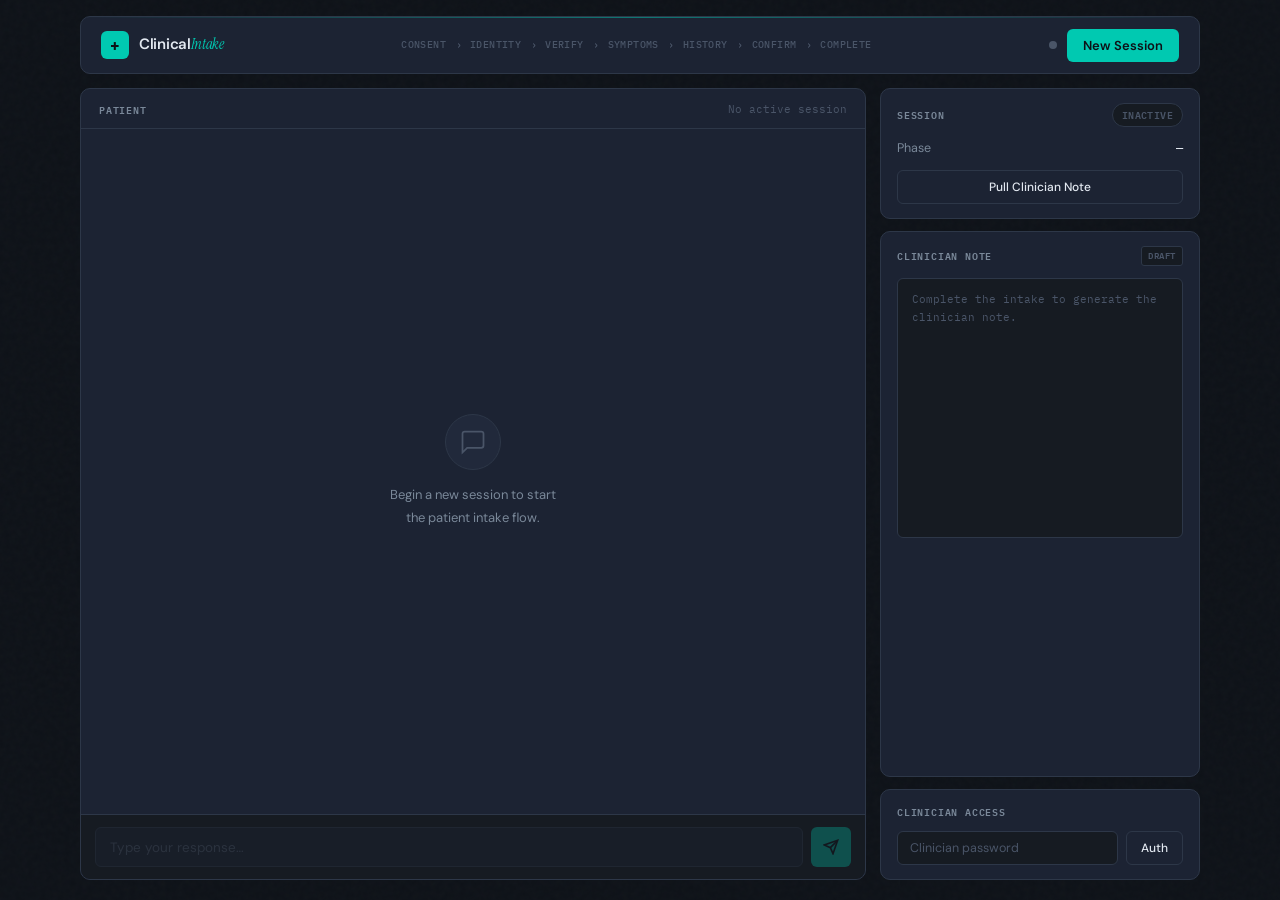
==== commit afd0cd3d: "Tests added" ====
--- a/static/index.html
+++ b/static/index.html
@@ -21,6 +21,7 @@
       <nav class="phase-track" id="phaseTrack">
         <div class="phase-step" data-phase="consent">Consent</div>
         <div class="phase-step" data-phase="identity">Identity</div>
+        <div class="phase-step" data-phase="identity_review">Verify</div>
         <div class="phase-step" data-phase="subjective">Symptoms</div>
         <div class="phase-step" data-phase="clinical_history">History</div>
         <div class="phase-step" data-phase="confirm">Confirm</div>
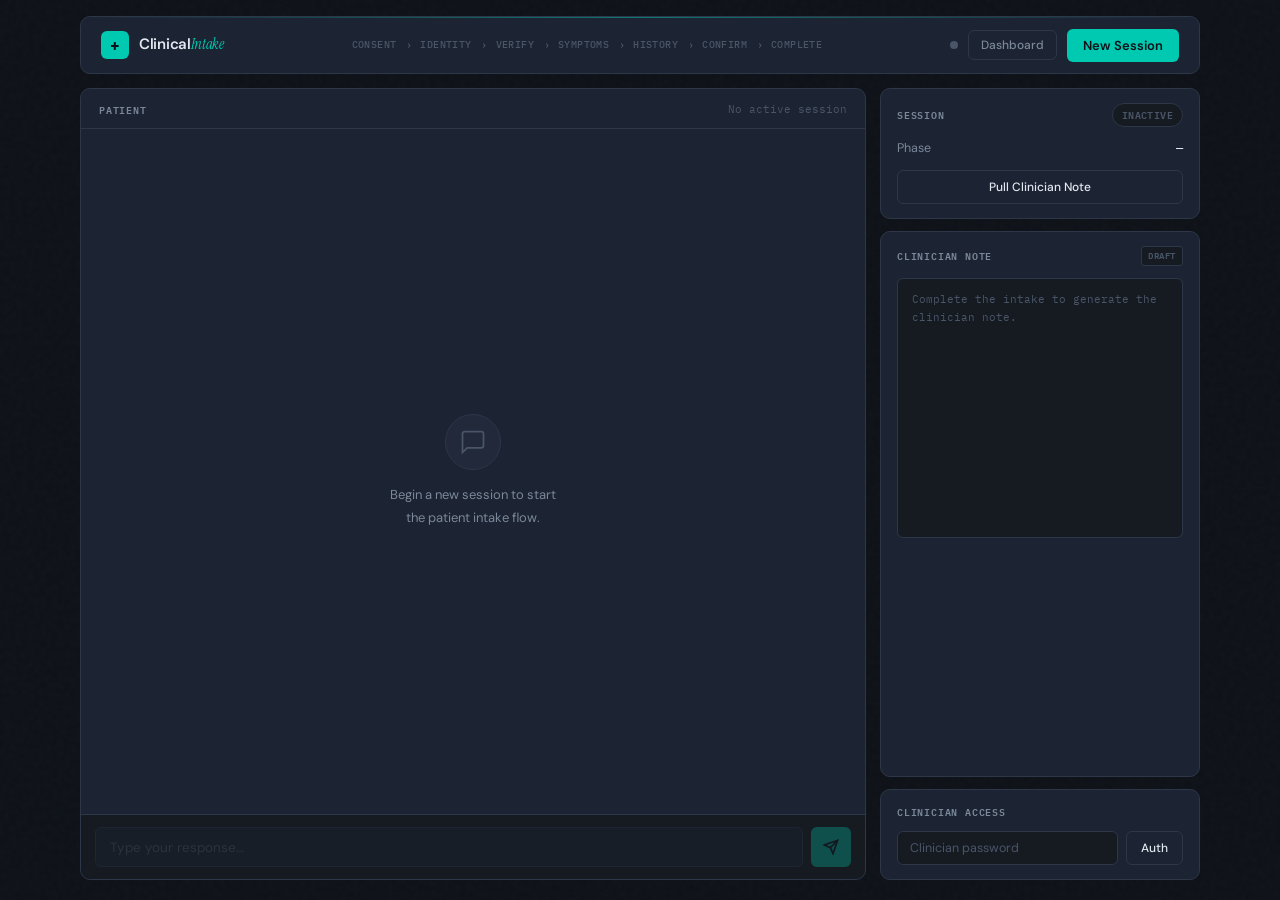
==== commit a3d1afa4: "Portfolio-ready: router refactor, dual-tier crisis, evals, CI pipeline - Remove dead app/api.py (sup" ====
--- a/static/index.html
+++ b/static/index.html
@@ -6,8 +6,8 @@
   <title>Clinical Intake</title>
   <link rel="preconnect" href="https://fonts.googleapis.com">
   <link href="https://fonts.googleapis.com/css2?family=IBM+Plex+Mono:wght@400;500;600&family=Instrument+Serif:ital@0;1&family=DM+Sans:wght@400;500;600&display=swap" rel="stylesheet">
-  <link rel="stylesheet" href="/static/styles.css" />
-  <script defer src="/static/app.js"></script>
+  <link rel="stylesheet" href="/static/styles.css?v=2" />
+  <script defer src="/static/app.js?v=2"></script>
 </head>
 <body>
   <div class="layout">
@@ -36,6 +36,7 @@
           </button>
         </span>
         <div id="statusDot" class="status-dot" title="No session"></div>
+        <a href="/dashboard" class="btn-outline-sm" title="Operations dashboard">Dashboard</a>
         <button class="btn-primary" id="startBtn">New Session</button>
       </div>
     </header>
@@ -56,6 +57,9 @@
             <p>Begin a new session to start<br>the patient intake flow.</p>
           </div>
         </div>
+
+        <!-- Demo scenario presets — populated by JS from /demo/scenarios -->
+        <div id="demo-scenarios" class="demo-scenarios"></div>
 
         <div id="typing" class="typing hidden">
           <span></span><span></span><span></span>
--- a/static/styles.css
+++ b/static/styles.css
@@ -750,4 +750,48 @@
   color: var(--blue);
 }
 
-.hidden { display: none !important; }+.hidden { display: none !important; }
+
+/* ─── Demo scenarios ──────────────────────────────────── */
+.demo-scenarios {
+  display: flex;
+  flex-wrap: wrap;
+  gap: 6px;
+  padding: 10px 18px 0;
+  min-height: 0;
+}
+.demo-scenarios:empty { padding: 0; }
+
+.btn-demo-scenario {
+  font-family: var(--mono);
+  font-size: 10px;
+  font-weight: 500;
+  letter-spacing: 0.04em;
+  padding: 4px 10px;
+  border-radius: 4px;
+  border: 1px solid var(--border-light);
+  background: var(--surface2);
+  color: var(--text-muted);
+  cursor: pointer;
+  white-space: nowrap;
+  transition: border-color 0.15s, color 0.15s;
+}
+.btn-demo-scenario:hover {
+  border-color: var(--teal);
+  color: var(--teal);
+}
+
+/* ─── Dashboard nav link ─────────────────────────────── */
+.btn-outline-sm {
+  font-size: 12px;
+  font-weight: 500;
+  padding: 5px 12px;
+  border-radius: 6px;
+  border: 1px solid var(--border);
+  background: transparent;
+  color: var(--text-muted);
+  text-decoration: none;
+  cursor: pointer;
+  transition: border-color 0.15s, color 0.15s;
+}
+.btn-outline-sm:hover { border-color: var(--teal); color: var(--teal); }
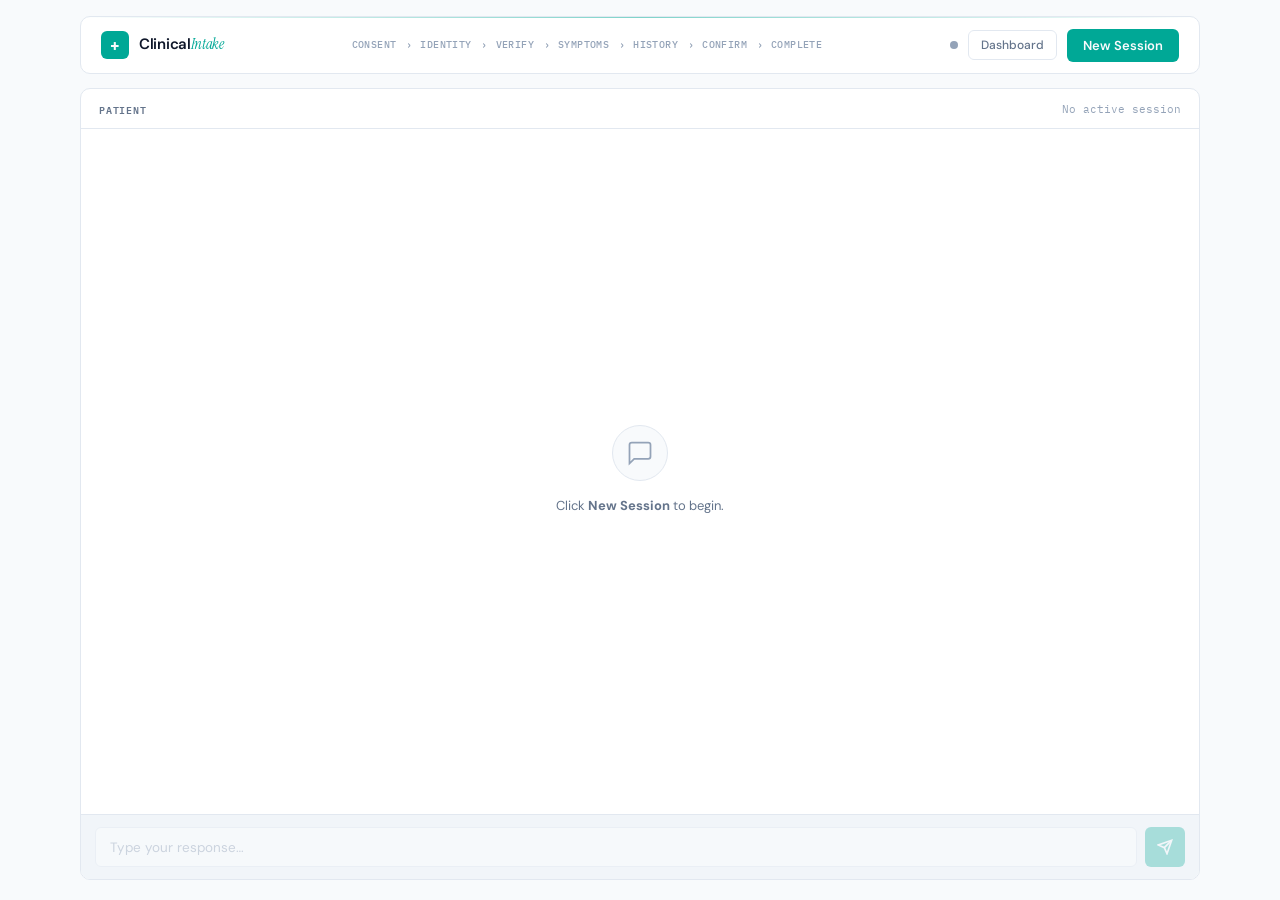
==== commit 0b5a8b7e: "cleanup" ====
--- a/static/index.html
+++ b/static/index.html
@@ -3,11 +3,17 @@
 <head>
   <meta charset="utf-8" />
   <meta name="viewport" content="width=device-width, initial-scale=1" />
+  <meta name="description" content="AI-assisted clinical intake — collects identity, symptoms, allergies, and history, then generates a clinician note and FHIR R4 bundle." />
+  <meta name="theme-color" content="#ffffff" />
   <title>Clinical Intake</title>
+  <!-- Inline SVG favicon: medical cross on the brand teal.  Inlined so the
+       page renders fully without a second request, and survives any CDN /
+       cache-busting hassle. -->
+  <link rel="icon" type="image/svg+xml" href="data:image/svg+xml,%3Csvg xmlns='http://www.w3.org/2000/svg' viewBox='0 0 24 24'%3E%3Crect width='24' height='24' rx='4' fill='%231a4d4d'/%3E%3Cpath d='M10 5h4v5h5v4h-5v5h-4v-5H5v-4h5z' fill='%23fff'/%3E%3C/svg%3E" />
   <link rel="preconnect" href="https://fonts.googleapis.com">
   <link href="https://fonts.googleapis.com/css2?family=IBM+Plex+Mono:wght@400;500;600&family=Instrument+Serif:ital@0;1&family=DM+Sans:wght@400;500;600&display=swap" rel="stylesheet">
-  <link rel="stylesheet" href="/static/styles.css?v=2" />
-  <script defer src="/static/app.js?v=2"></script>
+  <link rel="stylesheet" href="/static/styles.css?v=6" />
+  <script defer src="/static/app.js?v=6"></script>
 </head>
 <body>
   <div class="layout">
@@ -36,6 +42,10 @@
           </button>
         </span>
         <div id="statusDot" class="status-dot" title="No session"></div>
+        <button class="icon-btn hidden" id="ttsToggleBtn" type="button"
+                title="Read assistant replies aloud" aria-pressed="false">
+          <svg width="14" height="14" viewBox="0 0 24 24" fill="none" stroke="currentColor" stroke-width="2"><path d="M11 5L6 9H2v6h4l5 4V5z"/><path d="M19.07 4.93a10 10 0 010 14.14M15.54 8.46a5 5 0 010 7.07"/></svg>
+        </button>
         <a href="/dashboard" class="btn-outline-sm" title="Operations dashboard">Dashboard</a>
         <button class="btn-primary" id="startBtn">New Session</button>
       </div>
@@ -54,19 +64,34 @@
             <div class="empty-icon">
               <svg width="28" height="28" viewBox="0 0 24 24" fill="none" stroke="currentColor" stroke-width="1.5"><path d="M21 15a2 2 0 0 1-2 2H7l-4 4V5a2 2 0 0 1 2-2h14a2 2 0 0 1 2 2z"/></svg>
             </div>
-            <p>Begin a new session to start<br>the patient intake flow.</p>
+            <p>Click <strong>New Session</strong> to begin.</p>
           </div>
         </div>
-
-        <!-- Demo scenario presets — populated by JS from /demo/scenarios -->
-        <div id="demo-scenarios" class="demo-scenarios"></div>
 
         <div id="typing" class="typing hidden">
           <span></span><span></span><span></span>
           <span class="typing-label">Processing</span>
         </div>
 
+        <!-- Voice confirm strip — appears between transcript and send on
+             clinical-risk phases (identity / clinical_history) so the
+             patient can review what Whisper heard before it commits.  On
+             every other phase the transcript is auto-sent. -->
+        <div id="voiceConfirm" class="voice-confirm hidden">
+          <span class="vc-label">Heard:</span>
+          <span id="voiceConfirmText" class="vc-text"></span>
+          <button class="btn-outline small" id="vcEditBtn" type="button">Edit</button>
+          <button class="btn-primary small" id="vcSendBtn" type="button">Send</button>
+          <button class="icon-btn" id="vcCancelBtn" type="button" title="Discard">
+            <svg width="12" height="12" viewBox="0 0 24 24" fill="none" stroke="currentColor" stroke-width="2.5"><line x1="18" y1="6" x2="6" y2="18"/><line x1="6" y1="6" x2="18" y2="18"/></svg>
+          </button>
+        </div>
+
         <div class="composer">
+          <button class="btn-mic hidden" id="micBtn" type="button" disabled
+                  title="Hold to speak" aria-label="Record voice message">
+            <svg width="16" height="16" viewBox="0 0 24 24" fill="none" stroke="currentColor" stroke-width="2.5"><path d="M12 1a3 3 0 0 0-3 3v8a3 3 0 0 0 6 0V4a3 3 0 0 0-3-3z"/><path d="M19 10v2a7 7 0 0 1-14 0v-2"/><line x1="12" y1="19" x2="12" y2="23"/></svg>
+          </button>
           <input id="msg" placeholder="Type your response…" autocomplete="off" disabled />
           <button class="btn-send" id="sendBtn" type="button" disabled>
             <svg width="16" height="16" viewBox="0 0 24 24" fill="none" stroke="currentColor" stroke-width="2.5"><line x1="22" y1="2" x2="11" y2="13"/><polygon points="22 2 15 22 11 13 2 9 22 2"/></svg>
@@ -74,58 +99,6 @@
         </div>
       </section>
 
-      <aside class="sidebar">
-
-        <div class="card">
-          <div class="card-header">
-            <span class="card-title">Session</span>
-            <span id="sessStatus" class="badge">inactive</span>
-          </div>
-          <div class="info-grid">
-            <span class="ig-label">Phase</span>
-            <span id="sidePhase" class="ig-value">—</span>
-          </div>
-          <button class="btn-outline full mt" id="viewReportBtn">Pull Clinician Note</button>
-        </div>
-
-        <div class="card card-report">
-          <div class="card-header">
-            <span class="card-title">Clinician Note</span>
-            <span class="card-tag">DRAFT</span>
-          </div>
-          <pre id="report" class="report-box">Complete the intake to generate the clinician note.</pre>
-        </div>
-
-        <div class="card">
-          <div class="card-header">
-            <span class="card-title">Clinician Access</span>
-          </div>
-
-          <div id="clinician-login">
-            <div class="field-row">
-              <input id="clinicianPwd" type="password" placeholder="Clinician password" class="field-input" />
-              <button class="btn-outline" id="loginBtn">Auth</button>
-            </div>
-          </div>
-
-          <div id="clinician-tools" class="hidden">
-            <div class="auth-badge">
-              <svg width="12" height="12" viewBox="0 0 24 24" fill="none" stroke="currentColor" stroke-width="2.5"><polyline points="20 6 9 17 4 12"/></svg>
-              Clinician authenticated
-            </div>
-            <button class="btn-outline full mt-sm" id="pendingBtn">View Escalations</button>
-            <div id="escalations-list" class="esc-list hidden"></div>
-            <div id="resolve-form" class="resolve-form hidden">
-              <div class="resolve-title">Resolve Escalation</div>
-              <input class="field-input" id="escThreadId" placeholder="Thread ID" />
-              <input class="field-input" id="escId" placeholder="Escalation ID" />
-              <input class="field-input" id="escNote" placeholder="Nurse note (optional)" />
-              <button class="btn-primary small" id="resolveBtn">Resolve</button>
-            </div>
-          </div>
-        </div>
-
-      </aside>
     </div>
   </div>
 
--- a/static/styles.css
+++ b/static/styles.css
@@ -1,29 +1,29 @@
 /* ─── Tokens ─────────────────────────────────────────── */
 :root {
-  --bg:           #0d1117;
-  --bg2:          #161b22;
-  --surface:      #1c2333;
-  --surface2:     #21293b;
-  --border:       #2d3748;
-  --border-light: #3a4a63;
-
-  --text:         #e2e8f0;
-  --text-muted:   #7a8899;
-  --text-dim:     #4a5568;
-
-  --teal:         #00c9b1;
-  --teal-dim:     rgba(0,201,177,0.12);
-  --teal-glow:    rgba(0,201,177,0.25);
-
-  --red:          #ff5c6a;
-  --red-dim:      rgba(255,92,106,0.12);
-  --orange:       #f6ad55;
-  --orange-dim:   rgba(246,173,85,0.12);
-  --blue:         #63b3ed;
-  --blue-dim:     rgba(99,179,237,0.1);
-
-  --user-bubble:  #1a4a7a;
-  --user-border:  #2563a8;
+  --bg:           #f8fafc;
+  --bg2:          #f1f5f9;
+  --surface:      #ffffff;
+  --surface2:     #f8fafc;
+  --border:       #e2e8f0;
+  --border-light: #cbd5e1;
+
+  --text:         #0f172a;
+  --text-muted:   #64748b;
+  --text-dim:     #94a3b8;
+
+  --teal:         #00a896;
+  --teal-dim:     rgba(0,168,150,0.10);
+  --teal-glow:    rgba(0,168,150,0.22);
+
+  --red:          #dc2626;
+  --red-dim:      rgba(220,38,38,0.10);
+  --orange:       #d97706;
+  --orange-dim:   rgba(217,119,6,0.10);
+  --blue:         #2563eb;
+  --blue-dim:     rgba(37,99,235,0.10);
+
+  --user-bubble:  #dbeafe;
+  --user-border:  #93c5fd;
 
   --font:    'DM Sans', ui-sans-serif, system-ui, sans-serif;
   --mono:    'IBM Plex Mono', ui-monospace, monospace;
@@ -49,8 +49,6 @@
   line-height: 1.55;
   height: 100%;
   min-height: 100vh;
-  /* subtle noise texture */
-  background-image: url("data:image/svg+xml,%3Csvg viewBox='0 0 200 200' xmlns='http://www.w3.org/2000/svg'%3E%3Cfilter id='n'%3E%3CfeTurbulence type='fractalNoise' baseFrequency='0.75' numOctaves='4' stitchTiles='stitch'/%3E%3C/filter%3E%3Crect width='100%25' height='100%25' filter='url(%23n)' opacity='0.025'/%3E%3C/svg%3E");
 }
 
 /* ─── Layout ──────────────────────────────────────────── */
@@ -66,7 +64,7 @@
 
 .body {
   display: grid;
-  grid-template-columns: 1fr 320px;
+  grid-template-columns: 1fr;
   gap: 14px;
   flex: 1;
   min-height: 0;
@@ -385,13 +383,14 @@
   border: 1px solid var(--border);
   color: var(--text);
   border-top-left-radius: 3px;
+  box-shadow: 0 1px 3px rgba(0,0,0,0.06);
 }
 
 /* User bubble */
 .msg.user .bubble {
   background: var(--user-bubble);
   border: 1px solid var(--user-border);
-  color: #dbeafe;
+  color: #1e3a5f;
   border-top-right-radius: 3px;
 }
 
@@ -496,6 +495,80 @@
 .btn-send:hover:not(:disabled) { opacity: 0.85; }
 .btn-send:disabled { opacity: 0.3; cursor: not-allowed; }
 
+/* ─── Mic button ──────────────────────────────────────────
+   Push-to-talk recorder.  Hidden by default — JS reveals it after
+   /voice/config returns enabled=true AND MediaRecorder is supported.
+   When recording, .recording adds a red pulse ring so the patient
+   can tell at a glance that the mic is hot. */
+.btn-mic {
+  width: 40px;
+  height: 40px;
+  background: var(--surface);
+  border: 1px solid var(--border);
+  border-radius: var(--radius-sm);
+  color: var(--text-muted);
+  display: flex;
+  align-items: center;
+  justify-content: center;
+  cursor: pointer;
+  flex-shrink: 0;
+  transition: color 0.15s, border-color 0.15s, background 0.15s, box-shadow 0.15s;
+  user-select: none;
+  -webkit-user-select: none;
+}
+.btn-mic:hover:not(:disabled) {
+  border-color: var(--teal);
+  color: var(--teal);
+}
+.btn-mic:disabled { opacity: 0.35; cursor: not-allowed; }
+.btn-mic.recording {
+  border-color: var(--red);
+  color: var(--red);
+  background: var(--red-dim);
+  animation: mic-pulse 1.4s infinite;
+}
+
+@keyframes mic-pulse {
+  0%, 100% { box-shadow: 0 0 0 0 rgba(255,92,106,0.5); }
+  50%       { box-shadow: 0 0 0 6px rgba(255,92,106,0); }
+}
+
+/* ─── Voice confirm strip ─────────────────────────────────
+   Surfaces the Whisper transcript on clinical-risk phases (identity,
+   clinical_history) so the patient can fix mishearings before the text
+   is committed to /chat.  Lives between the chat scroll area and the
+   composer so it doesn't shift any existing layout when hidden. */
+.voice-confirm {
+  display: flex;
+  align-items: center;
+  gap: 8px;
+  padding: 10px 14px;
+  background: var(--bg2);
+  border-top: 1px solid var(--border);
+  flex-shrink: 0;
+  flex-wrap: wrap;
+}
+.vc-label {
+  font-family: var(--mono);
+  font-size: 10px;
+  font-weight: 600;
+  text-transform: uppercase;
+  letter-spacing: 0.06em;
+  color: var(--text-muted);
+  flex-shrink: 0;
+}
+.vc-text {
+  flex: 1;
+  min-width: 160px;
+  font-size: 13px;
+  color: var(--text);
+  font-style: italic;
+  word-break: break-word;
+}
+
+/* TTS toggle reveals once a session is active and Web Speech is supported. */
+.icon-btn[aria-pressed="true"] { color: var(--teal); }
+
 /* ─── Sidebar ─────────────────────────────────────────── */
 .sidebar {
   display: flex;
@@ -711,6 +784,21 @@
   margin-bottom: 2px;
 }
 
+.case-output {
+  margin-top: 8px;
+  background: var(--bg2);
+  border: 1px solid var(--border);
+  border-radius: 6px;
+  padding: 10px;
+  font-family: var(--mono);
+  font-size: 10px;
+  white-space: pre-wrap;
+  word-break: break-all;
+  max-height: 260px;
+  overflow-y: auto;
+  color: var(--text-dim);
+}
+
 /* ─── Toast ───────────────────────────────────────────── */
 .toast {
   position: fixed;
@@ -752,33 +840,83 @@
 
 .hidden { display: none !important; }
 
-/* ─── Demo scenarios ──────────────────────────────────── */
-.demo-scenarios {
-  display: flex;
-  flex-wrap: wrap;
-  gap: 6px;
-  padding: 10px 18px 0;
-  min-height: 0;
-}
-.demo-scenarios:empty { padding: 0; }
-
-.btn-demo-scenario {
-  font-family: var(--mono);
-  font-size: 10px;
-  font-weight: 500;
-  letter-spacing: 0.04em;
-  padding: 4px 10px;
-  border-radius: 4px;
-  border: 1px solid var(--border-light);
-  background: var(--surface2);
-  color: var(--text-muted);
+
+/* ─── Quick reply buttons ─────────────────────────────
+   Rendered inline after a binary-gate assistant message (consent,
+   identity_review, confirm).  Sit on the left under the bubble like a
+   mini composer, sized down to make typing still feel like the primary
+   path.  Clicks send the canonical payload — never the label — so the
+   server's intent fast-path matches without an LLM call. */
+.quick-replies {
+  display: flex;
+  flex-direction: column;
+  gap: 8px;
+  padding: 8px 18px 12px;
+}
+.btn-quick-reply {
+  font-family: var(--font);
+  font-size: 14px;
+  font-weight: 600;
+  padding: 12px 20px;
+  border-radius: var(--radius-sm);
+  border: 2px solid var(--teal);
+  background: var(--teal-dim);
+  color: var(--teal);
   cursor: pointer;
-  white-space: nowrap;
-  transition: border-color 0.15s, color 0.15s;
-}
-.btn-demo-scenario:hover {
-  border-color: var(--teal);
+  width: 100%;
+  text-align: center;
+  transition: background 0.15s, color 0.15s;
+}
+.btn-quick-reply:hover {
+  background: var(--teal);
+  color: #fff;
+}
+.btn-quick-reply:active {
+  transform: translateY(1px);
+}
+.btn-quick-reply:disabled {
+  opacity: 0.4;
+  cursor: not-allowed;
+}
+.btn-quick-reply:disabled:hover {
+  background: var(--teal-dim);
   color: var(--teal);
+}
+
+/* ─── Responsive — collapse the sidebar below the chat on narrow viewports.
+     The desktop layout is a 1fr/320px grid; on phones / portrait tablets we
+     stack chat (full width) above sidebar (full width) so neither column
+     gets squeezed below readability.  720px is the breakpoint where the
+     320px sidebar starts compressing the chat to ~400px. */
+@media (max-width: 760px) {
+  .layout {
+    height: auto;
+    min-height: 100vh;
+    padding: 12px 12px 16px;
+  }
+  .body {
+    grid-template-columns: 1fr;
+  }
+  .header {
+    flex-wrap: wrap;
+    height: auto;
+    padding: 12px 14px;
+    gap: 10px;
+  }
+  /* Hide the phase track on very narrow screens — it dominates a header
+     that's already stacked from flex-wrap.  Sidebar shows the phase. */
+  .phase-track { display: none; }
+  .header-actions { gap: 8px; flex-wrap: wrap; }
+  .chat { min-height: 50vh; }
+  .composer { gap: 6px; }
+  .msg .bubble { max-width: 88%; }
+  .quick-replies { padding: 6px 12px 4px; }
+}
+
+/* Hide brand mark + "DRAFT" tag on very narrow screens to save horizontal space. */
+@media (max-width: 380px) {
+  .brand-mark { display: none; }
+  .card-tag { display: none; }
 }
 
 /* ─── Dashboard nav link ─────────────────────────────── */
